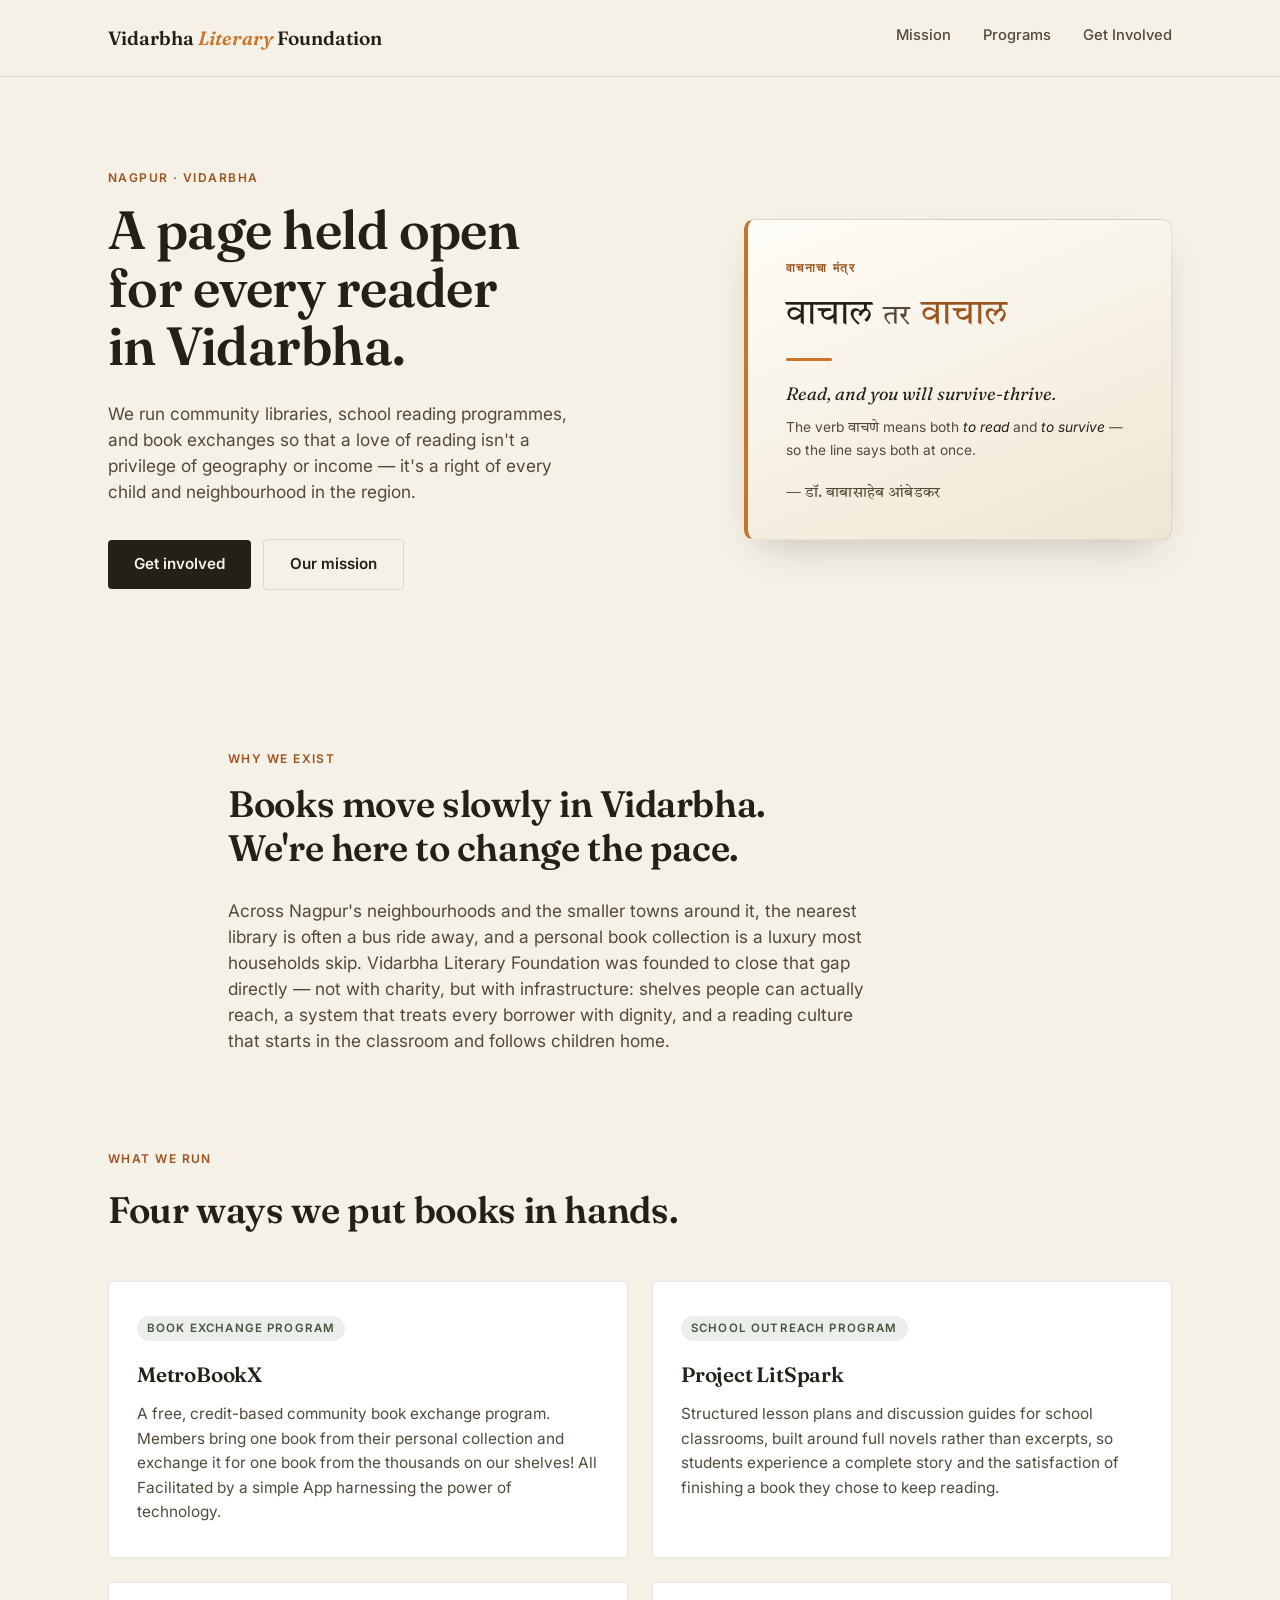
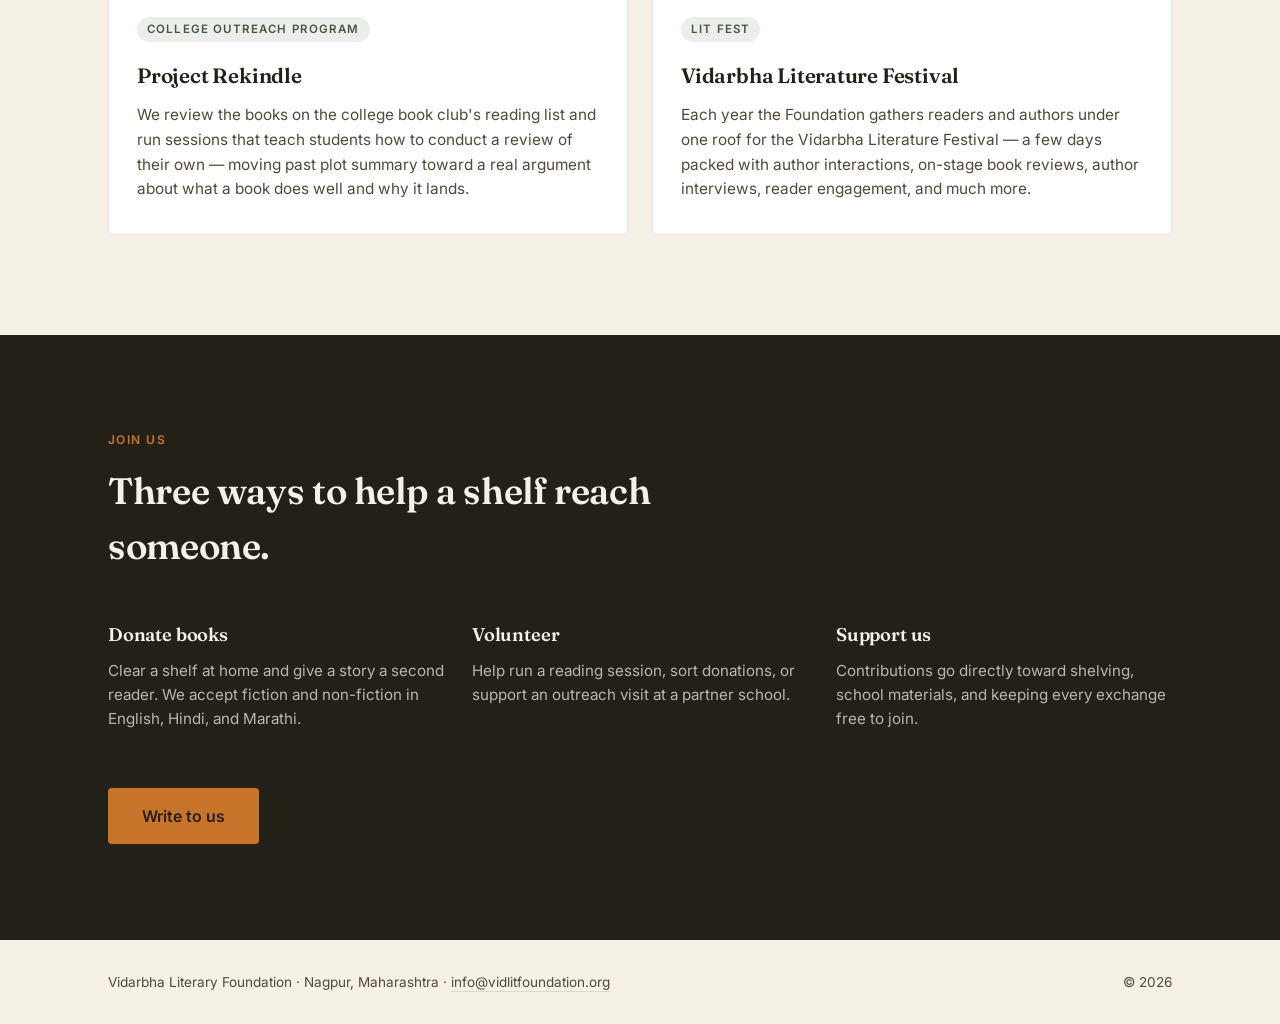
==== index.html @ 0a113c9f "Update program card labels and add Vidarbha Literature Festival card" ====
<!DOCTYPE html>
<html lang="en">
<head>
<meta charset="UTF-8">
<meta name="viewport" content="width=device-width, initial-scale=1.0">
<title>Vidarbha Literary Foundation</title>
<meta name="description" content="Vidarbha Literary Foundation builds reading habits and community libraries across Nagpur and the Vidarbha region.">
<link rel="preconnect" href="https://fonts.googleapis.com">
<link rel="preconnect" href="https://fonts.gstatic.com" crossorigin>
<link href="https://fonts.googleapis.com/css2?family=Fraunces:ital,opsz,wght@0,9..144,400;0,9..144,500;0,9..144,600;1,9..144,500&family=Tiro+Devanagari+Marathi:ital@0;1&family=Inter:wght@400;500;600&display=swap" rel="stylesheet">
<link rel="stylesheet" href="styles.css">
</head>
<body>

<header class="site-header">
  <div class="wrap header-inner">
    <a href="#top" class="mark">Vidarbha <span class="mark-accent">Literary</span> Foundation</a>
    <nav class="nav">
      <a href="#mission">Mission</a>
      <a href="#programs">Programs</a>
      <a href="#involve">Get Involved</a>
    </nav>
  </div>
</header>

<main id="top">

  <section class="hero">
    <div class="wrap hero-inner">
      <div class="hero-text">
        <p class="eyebrow">Nagpur &middot; Vidarbha</p>
        <h1>A page held open<br> for every reader<br> in Vidarbha.</h1>
        <p class="hero-sub">We run community libraries, school reading programmes, and book exchanges so that a love of reading isn't a privilege of geography or income — it's a right of every child and neighbourhood in the region.</p>
        <div class="hero-actions">
          <a href="#involve" class="btn btn-primary">Get involved</a>
          <a href="#mission" class="btn btn-ghost">Our mission</a>
        </div>
      </div>
      <figure class="hero-quote">
        <p class="hero-quote-label" lang="mr">वाचनाचा मंत्र</p>
        <blockquote class="hero-quote-text" lang="mr">
          <span class="vq vq-read">वाचाल</span>
          <span class="vq-conj">तर</span>
          <span class="vq vq-live">वाचाल</span>
        </blockquote>
        <span class="hero-quote-rule" aria-hidden="true"></span>
        <p class="hero-quote-gloss">Read, and you will survive-thrive.</p>
        <p class="hero-quote-note">The verb <span lang="mr">वाचणे</span> means both <em>to read</em> and <em>to survive</em> — so the line says both at once.</p>
        <figcaption class="hero-quote-attr" lang="mr">— डॉ. बाबासाहेब आंबेडकर</figcaption>
      </figure>
    </div>
  </section>

  <section id="mission" class="mission">
    <div class="wrap">
      <p class="eyebrow">Why we exist</p>
      <h2>Books move slowly in Vidarbha.<br>We're here to change the pace.</h2>
      <p class="mission-body">Across Nagpur's neighbourhoods and the smaller towns around it, the nearest library is often a bus ride away, and a personal book collection is a luxury most households skip. Vidarbha Literary Foundation was founded to close that gap directly — not with charity, but with infrastructure: shelves people can actually reach, a system that treats every borrower with dignity, and a reading culture that starts in the classroom and follows children home.</p>
    </div>
  </section>

  <section id="programs" class="programs">
    <div class="wrap">
      <p class="eyebrow">What we run</p>
      <h2>Four ways we put books in hands.</h2>
      <div class="program-grid">
        <article class="program-card">
          <div class="program-mark">Book Exchange Program</div>
          <h3>MetroBookX</h3>
          <p>A free, credit-based community book exchange program. Members bring one book from their personal collection and exchange it for one book from the thousands on our shelves! All Facilitated by a simple App harnessing the power of technology.</p>
        </article>
        <article class="program-card">
          <div class="program-mark">School Outreach Program</div>
          <h3>Project LitSpark</h3>
          <p>Structured lesson plans and discussion guides for school classrooms, built around full novels rather than excerpts, so students experience a complete story and the satisfaction of finishing a book they chose to keep reading.</p>
        </article>
        <article class="program-card">
          <div class="program-mark">College Outreach Program</div>
          <h3>Project Rekindle</h3>
          <p>We review the books on the college book club's reading list and run sessions that teach students how to conduct a review of their own — moving past plot summary toward a real argument about what a book does well and why it lands.</p>
        </article>
        <article class="program-card">
          <div class="program-mark">Lit Fest</div>
          <h3>Vidarbha Literature Festival</h3>
          <p>Each year the Foundation gathers readers and authors under one roof for the Vidarbha Literature Festival — a few days packed with author interactions, on-stage book reviews, author interviews, reader engagement, and much more. </p>
        </article>
      </div>
    </div>
  </section>

  <section id="involve" class="involve">
    <div class="wrap involve-inner">
      <p class="eyebrow">Join us</p>
      <h2>Three ways to help a shelf reach someone.</h2>
      <div class="involve-grid">
        <div class="involve-item">
          <h3>Donate books</h3>
          <p>Clear a shelf at home and give a story a second reader. We accept fiction and non-fiction in English, Hindi, and Marathi.</p>
        </div>
        <div class="involve-item">
          <h3>Volunteer</h3>
          <p>Help run a reading session, sort donations, or support an outreach visit at a partner school.</p>
        </div>
        <div class="involve-item">
          <h3>Support us</h3>
          <p>Contributions go directly toward shelving, school materials, and keeping every exchange free to join.</p>
        </div>
      </div>
      <a href="mailto:info@vidlitfoundation.org" class="btn btn-primary btn-large">Write to us</a>
    </div>
  </section>

</main>

<footer class="site-footer">
  <div class="wrap footer-inner">
    <span>Vidarbha Literary Foundation &middot; Nagpur, Maharashtra &middot; <a href="mailto:info@vidlitfoundation.org">info@vidlitfoundation.org</a></span>
    <span>&copy; <span id="year"></span></span>
  </div>
</footer>

<script>
  document.getElementById('year').textContent = new Date().getFullYear();
</script>
</body>
</html>
---- styles.css ----
/* ====== Tokens ====== */
:root {
  --paper: #F6F1E7;
  --paper-warm: #EFE6D3;
  --ink: #232017;
  --ink-soft: #514A3A;
  --marigold: #C9742B;
  --marigold-deep: #9B5420;
  --moss: #46563E;
  --rule: rgba(35, 32, 23, 0.12);

  --font-display: 'Fraunces', serif;
  --font-body: 'Inter', sans-serif;
  --font-deva: 'Tiro Devanagari Marathi', serif;

  --radius: 4px;
}

* { box-sizing: border-box; }

html { scroll-behavior: smooth; }

body {
  margin: 0;
  background: var(--paper);
  color: var(--ink);
  font-family: var(--font-body);
  line-height: 1.5;
  -webkit-font-smoothing: antialiased;
}

.wrap {
  max-width: 1120px;
  margin: 0 auto;
  padding: 0 28px;
}

a { color: inherit; }

h1, h2, h3 {
  font-family: var(--font-display);
  font-weight: 600;
  margin: 0;
  letter-spacing: -0.01em;
}

p { margin: 0; }

.eyebrow {
  font-family: var(--font-body);
  font-size: 0.75rem;
  font-weight: 600;
  text-transform: uppercase;
  letter-spacing: 0.12em;
  color: var(--marigold-deep);
  margin: 0 0 14px;
}

/* ====== Buttons ====== */
.btn {
  display: inline-block;
  padding: 13px 26px;
  border-radius: var(--radius);
  font-family: var(--font-body);
  font-weight: 600;
  font-size: 0.95rem;
  text-decoration: none;
  transition: transform 0.15s ease, box-shadow 0.15s ease;
}
.btn:focus-visible {
  outline: 3px solid var(--marigold);
  outline-offset: 2px;
}
.btn-primary {
  background: var(--ink);
  color: var(--paper);
}
.btn-primary:hover { transform: translateY(-1px); box-shadow: 0 6px 16px rgba(35,32,23,0.18); }
.btn-ghost {
  background: transparent;
  color: var(--ink);
  border: 1.5px solid var(--rule);
  margin-left: 12px;
}
.btn-ghost:hover { border-color: var(--ink); }
.btn-large { padding: 16px 34px; font-size: 1rem; margin-top: 8px; }

/* ====== Header ====== */
.site-header {
  position: sticky;
  top: 0;
  z-index: 10;
  background: rgba(246, 241, 231, 0.88);
  backdrop-filter: blur(8px);
  border-bottom: 1px solid var(--rule);
}
.header-inner {
  display: flex;
  align-items: center;
  justify-content: space-between;
  height: 76px;
}
.mark {
  font-family: var(--font-display);
  font-size: 1.2rem;
  font-weight: 600;
  text-decoration: none;
  color: var(--ink);
}
.mark-accent { color: var(--marigold); font-style: italic; }
.nav { display: flex; gap: 32px; }
.nav a {
  text-decoration: none;
  font-size: 0.92rem;
  font-weight: 500;
  color: var(--ink-soft);
  border-bottom: 2px solid transparent;
  padding-bottom: 4px;
  transition: color 0.15s, border-color 0.15s;
}
.nav a:hover { color: var(--ink); border-color: var(--marigold); }

/* ====== Hero ====== */
.hero { padding: 92px 0 64px; }
.hero-inner {
  display: grid;
  grid-template-columns: 1.15fr 0.85fr;
  gap: 56px;
  align-items: center;
}
.hero-text h1 {
  font-size: clamp(2.4rem, 4.2vw, 3.6rem);
  line-height: 1.08;
  margin-bottom: 26px;
}
.hero-sub {
  font-size: 1.08rem;
  color: var(--ink-soft);
  max-width: 480px;
  margin-bottom: 34px;
}
.hero-actions { display: flex; align-items: center; }

/* Hero visual: featured Marathi quote plaque */
.hero-quote {
  position: relative;
  margin: 0;
  background: linear-gradient(158deg, #FFFDF8 0%, var(--paper-warm) 100%);
  border: 1px solid var(--rule);
  border-left: 4px solid var(--marigold);
  border-radius: 10px;
  padding: 40px 38px 34px;
  box-shadow: 0 18px 40px -18px rgba(35,32,23,0.28);
}
.hero-quote-label {
  font-family: var(--font-body);
  font-size: 0.72rem;
  font-weight: 600;
  letter-spacing: 0.14em;
  text-transform: uppercase;
  color: var(--marigold-deep);
  margin: 0 0 18px;
}
.hero-quote-text {
  margin: 0;
  font-family: var(--font-deva);
  font-size: clamp(2.15rem, 2.7vw, 2.65rem);
  line-height: 1.18;
  color: var(--ink);
  display: flex;
  flex-wrap: wrap;
  align-items: baseline;
  gap: 0.32em;
}
.vq-conj { color: var(--ink-soft); font-size: 0.82em; }
.vq-live { color: var(--marigold-deep); }
.hero-quote-rule {
  display: block;
  width: 46px;
  height: 3px;
  background: var(--marigold);
  border-radius: 2px;
  margin: 22px 0 20px;
}
.hero-quote-gloss {
  font-family: var(--font-display);
  font-style: italic;
  font-size: 1.12rem;
  color: var(--ink);
  margin: 0 0 10px;
}
.hero-quote-note {
  font-family: var(--font-body);
  font-size: 0.86rem;
  line-height: 1.55;
  color: var(--ink-soft);
  margin: 0 0 22px;
}
.hero-quote-note em { font-style: italic; color: var(--ink); }
.hero-quote-note [lang="mr"] { font-family: var(--font-deva); }
.hero-quote-attr {
  font-family: var(--font-deva);
  font-size: 0.92rem;
  color: var(--ink-soft);
  letter-spacing: 0.01em;
}

/* ====== Mission ====== */
.mission { padding: 96px 0; max-width: 880px; margin: 0 auto; }
.mission h2 {
  font-size: clamp(1.7rem, 3vw, 2.3rem);
  line-height: 1.2;
  margin: 0 0 28px;
}
.mission-body {
  font-size: 1.08rem;
  color: var(--ink-soft);
  max-width: 640px;
}

/* ====== Programs ====== */
.programs { padding: 0 0 100px; }
.programs h2 {
  font-size: clamp(1.7rem, 3vw, 2.3rem);
  margin-bottom: 44px;
  max-width: 600px;
}
.program-grid {
  display: grid;
  grid-template-columns: repeat(2, 1fr);
  gap: 24px;
}
.program-card {
  background: #fff;
  border: 1px solid var(--rule);
  border-radius: var(--radius);
  padding: 32px 28px;
}
.program-mark {
  display: inline-block;
  font-size: 0.72rem;
  font-weight: 600;
  text-transform: uppercase;
  letter-spacing: 0.1em;
  color: var(--moss);
  background: rgba(70, 86, 62, 0.1);
  padding: 4px 10px;
  border-radius: 999px;
  margin-bottom: 18px;
}
.program-card h3 {
  font-size: 1.3rem;
  margin-bottom: 12px;
}
.program-card p {
  color: var(--ink-soft);
  font-size: 0.96rem;
  line-height: 1.6;
}

/* ====== Involve ====== */
.involve {
  background: var(--ink);
  color: var(--paper);
  padding: 96px 0;
}
.involve .eyebrow { color: var(--marigold); }
.involve h2 {
  font-size: clamp(1.7rem, 3vw, 2.3rem);
  max-width: 600px;
  margin-bottom: 48px;
}
.involve-grid {
  display: grid;
  grid-template-columns: repeat(3, 1fr);
  gap: 28px;
  margin-bottom: 48px;
}
.involve-item h3 {
  font-size: 1.15rem;
  margin-bottom: 10px;
  color: var(--paper);
}
.involve-item p {
  color: rgba(246, 241, 231, 0.72);
  font-size: 0.95rem;
  line-height: 1.6;
}
.involve .btn-primary {
  background: var(--marigold);
  color: var(--ink);
}
.involve .btn-primary:hover { box-shadow: 0 6px 16px rgba(201, 116, 43, 0.35); }

/* ====== Footer ====== */
.site-footer { padding: 32px 0; }
.footer-inner a {
  color: inherit;
  text-decoration: none;
  border-bottom: 1px solid var(--rule);
  padding-bottom: 1px;
  transition: color 0.15s, border-color 0.15s;
}
.footer-inner a:hover { color: var(--marigold-deep); border-color: var(--marigold); }
.footer-inner {
  display: flex;
  justify-content: space-between;
  font-size: 0.85rem;
  color: var(--ink-soft);
}

/* ====== Responsive ====== */
@media (max-width: 860px) {
  .hero-inner { grid-template-columns: 1fr; }
  .hero-quote { margin-top: 8px; padding: 32px 28px 28px; }
  .program-grid { grid-template-columns: 1fr; }
  .involve-grid { grid-template-columns: 1fr; gap: 32px; }
  .nav { display: none; }
  .footer-inner { flex-direction: column; gap: 6px; }
}

@media (prefers-reduced-motion: reduce) {
  * { transition: none !important; scroll-behavior: auto !important; }
}
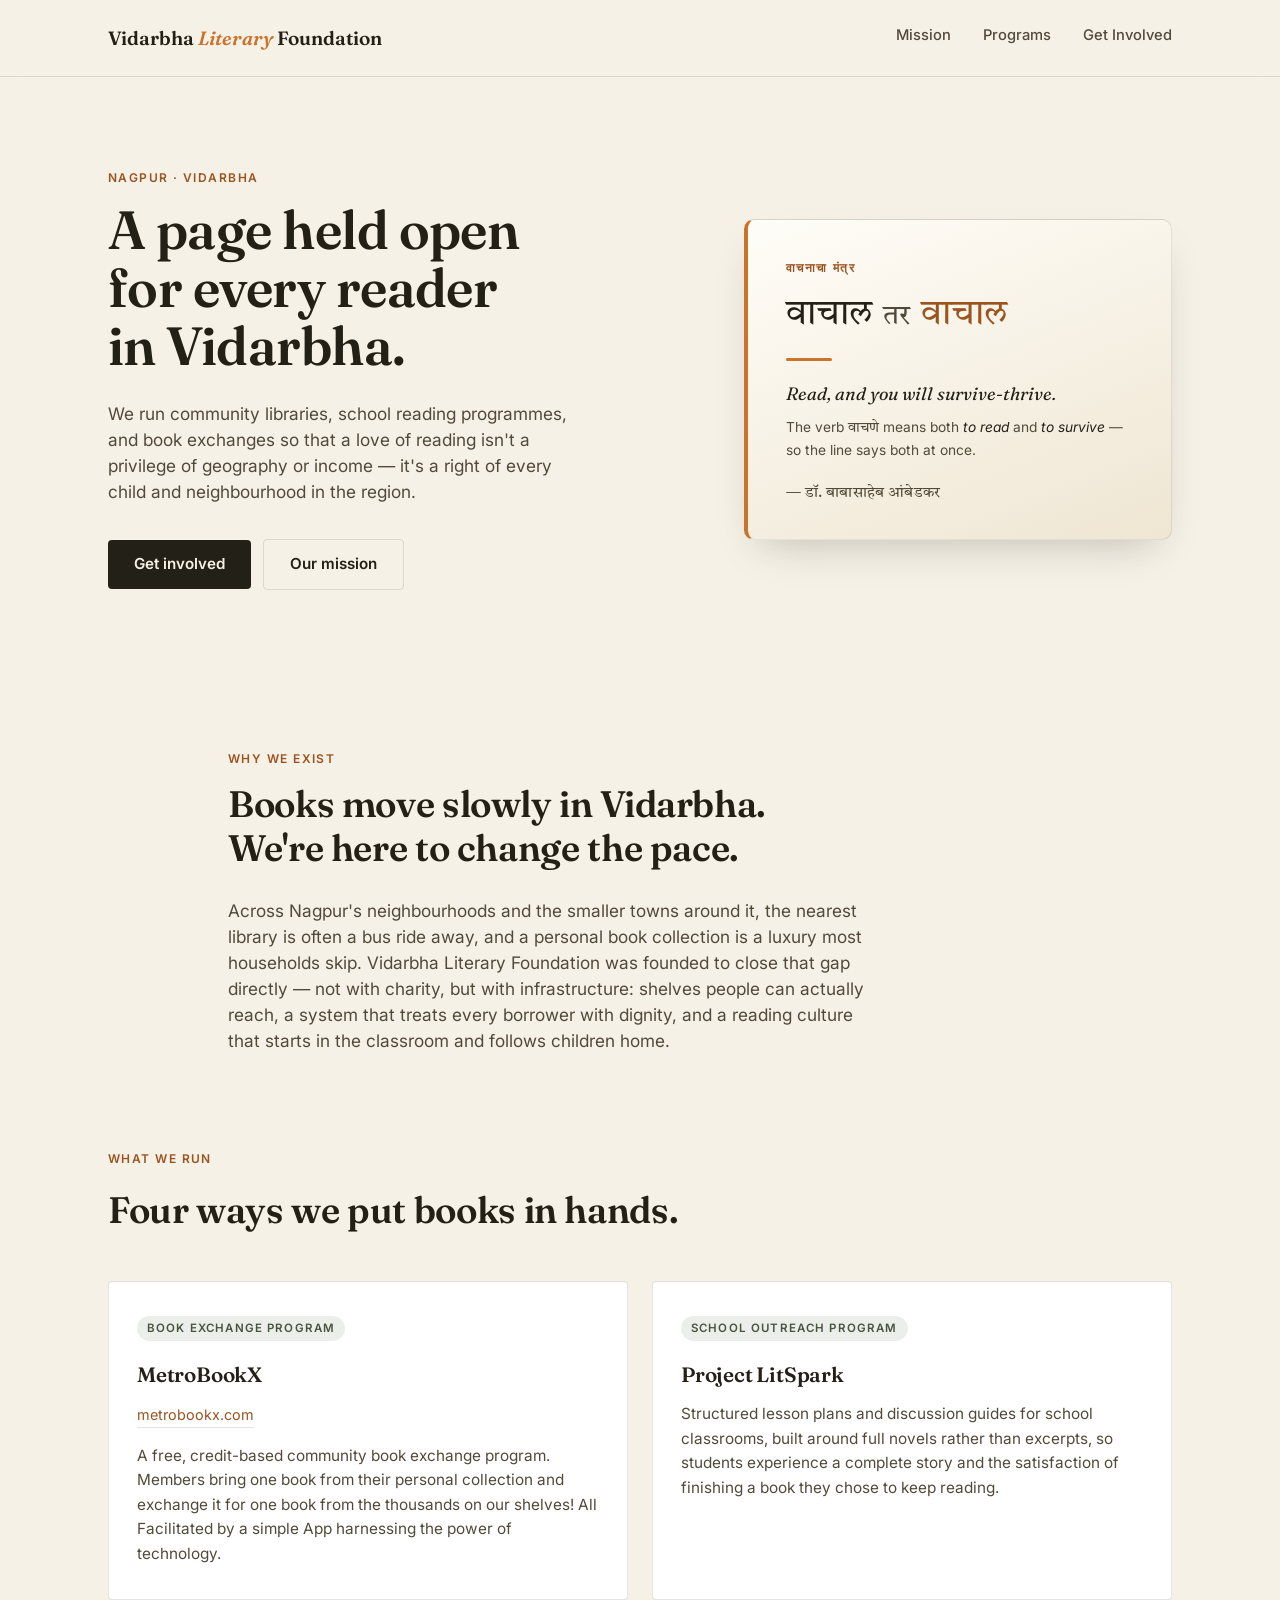
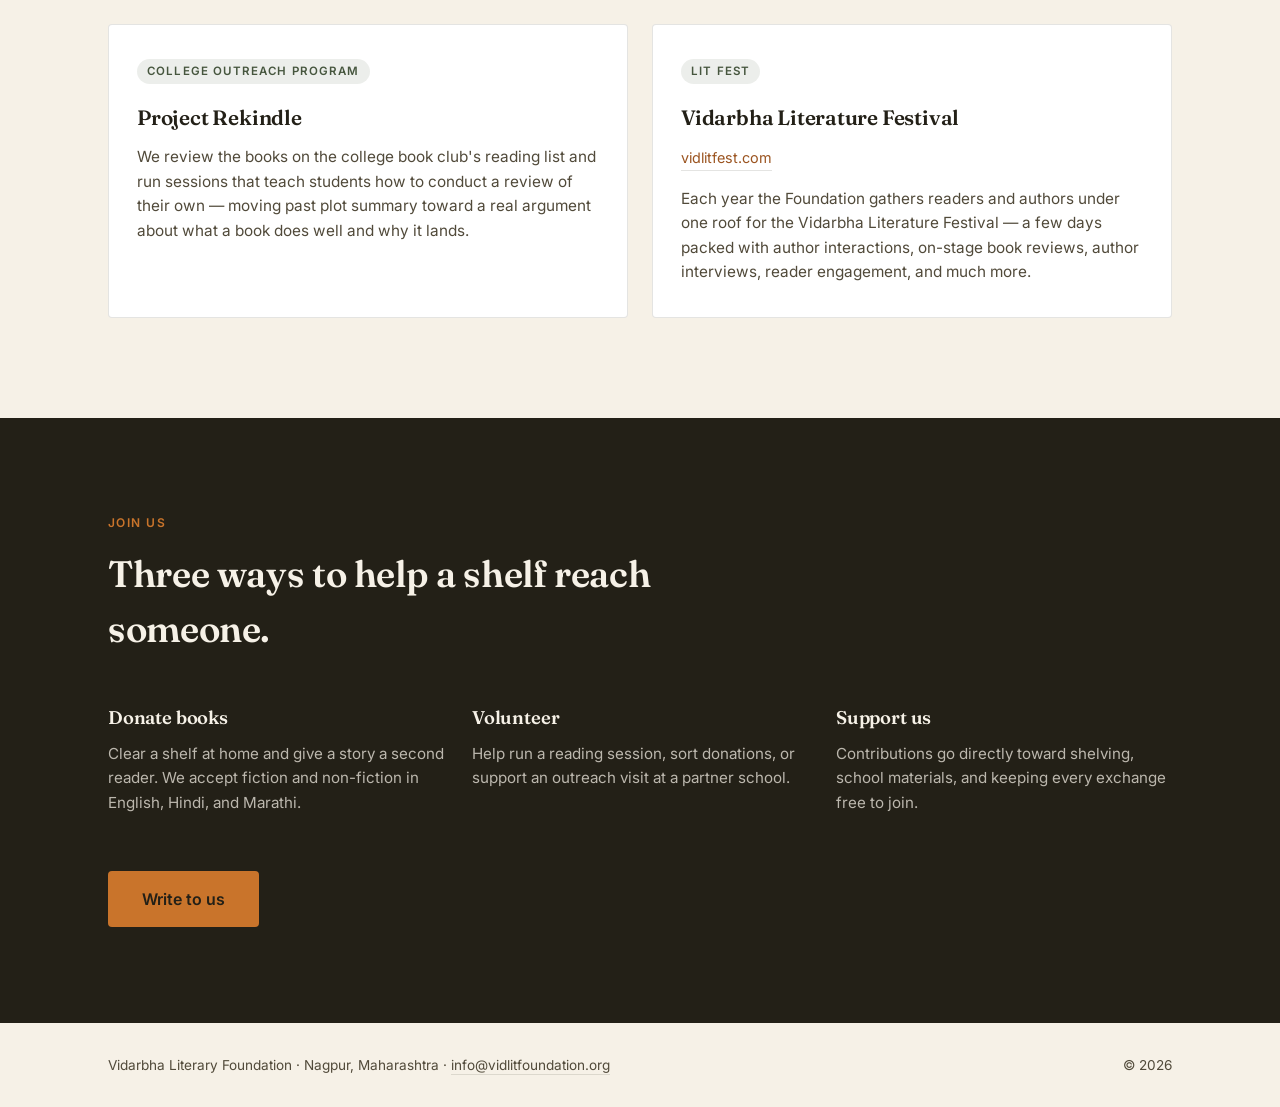
==== commit be73d77b: "Add live site links to MetroBookX and Vidarbha Literature Festival cards" ====
--- a/index.html
+++ b/index.html
@@ -67,6 +67,7 @@
         <article class="program-card">
           <div class="program-mark">Book Exchange Program</div>
           <h3>MetroBookX</h3>
+          <a class="program-link" href="https://metrobookx.com/" target="_blank" rel="noopener">metrobookx.com</a>
           <p>A free, credit-based community book exchange program. Members bring one book from their personal collection and exchange it for one book from the thousands on our shelves! All Facilitated by a simple App harnessing the power of technology.</p>
         </article>
         <article class="program-card">
@@ -82,6 +83,7 @@
         <article class="program-card">
           <div class="program-mark">Lit Fest</div>
           <h3>Vidarbha Literature Festival</h3>
+          <a class="program-link" href="https://vidlitfest.com/" target="_blank" rel="noopener">vidlitfest.com</a>
           <p>Each year the Foundation gathers readers and authors under one roof for the Vidarbha Literature Festival — a few days packed with author interactions, on-stage book reviews, author interviews, reader engagement, and much more. </p>
         </article>
       </div>
--- a/styles.css
+++ b/styles.css
@@ -236,6 +236,20 @@
   border-radius: var(--radius);
   padding: 32px 28px;
 }
+.program-link {
+  display: inline-block;
+  margin: -6px 0 16px;
+  font-family: var(--font-body);
+  font-size: 0.9rem;
+  color: var(--marigold-deep);
+  text-decoration: none;
+  border-bottom: 1px solid var(--rule);
+  padding-bottom: 1px;
+  transition: color 0.15s, border-color 0.15s;
+}
+.program-link:hover { color: var(--ink); border-color: var(--marigold); }
+
+
 .program-mark {
   display: inline-block;
   font-size: 0.72rem;
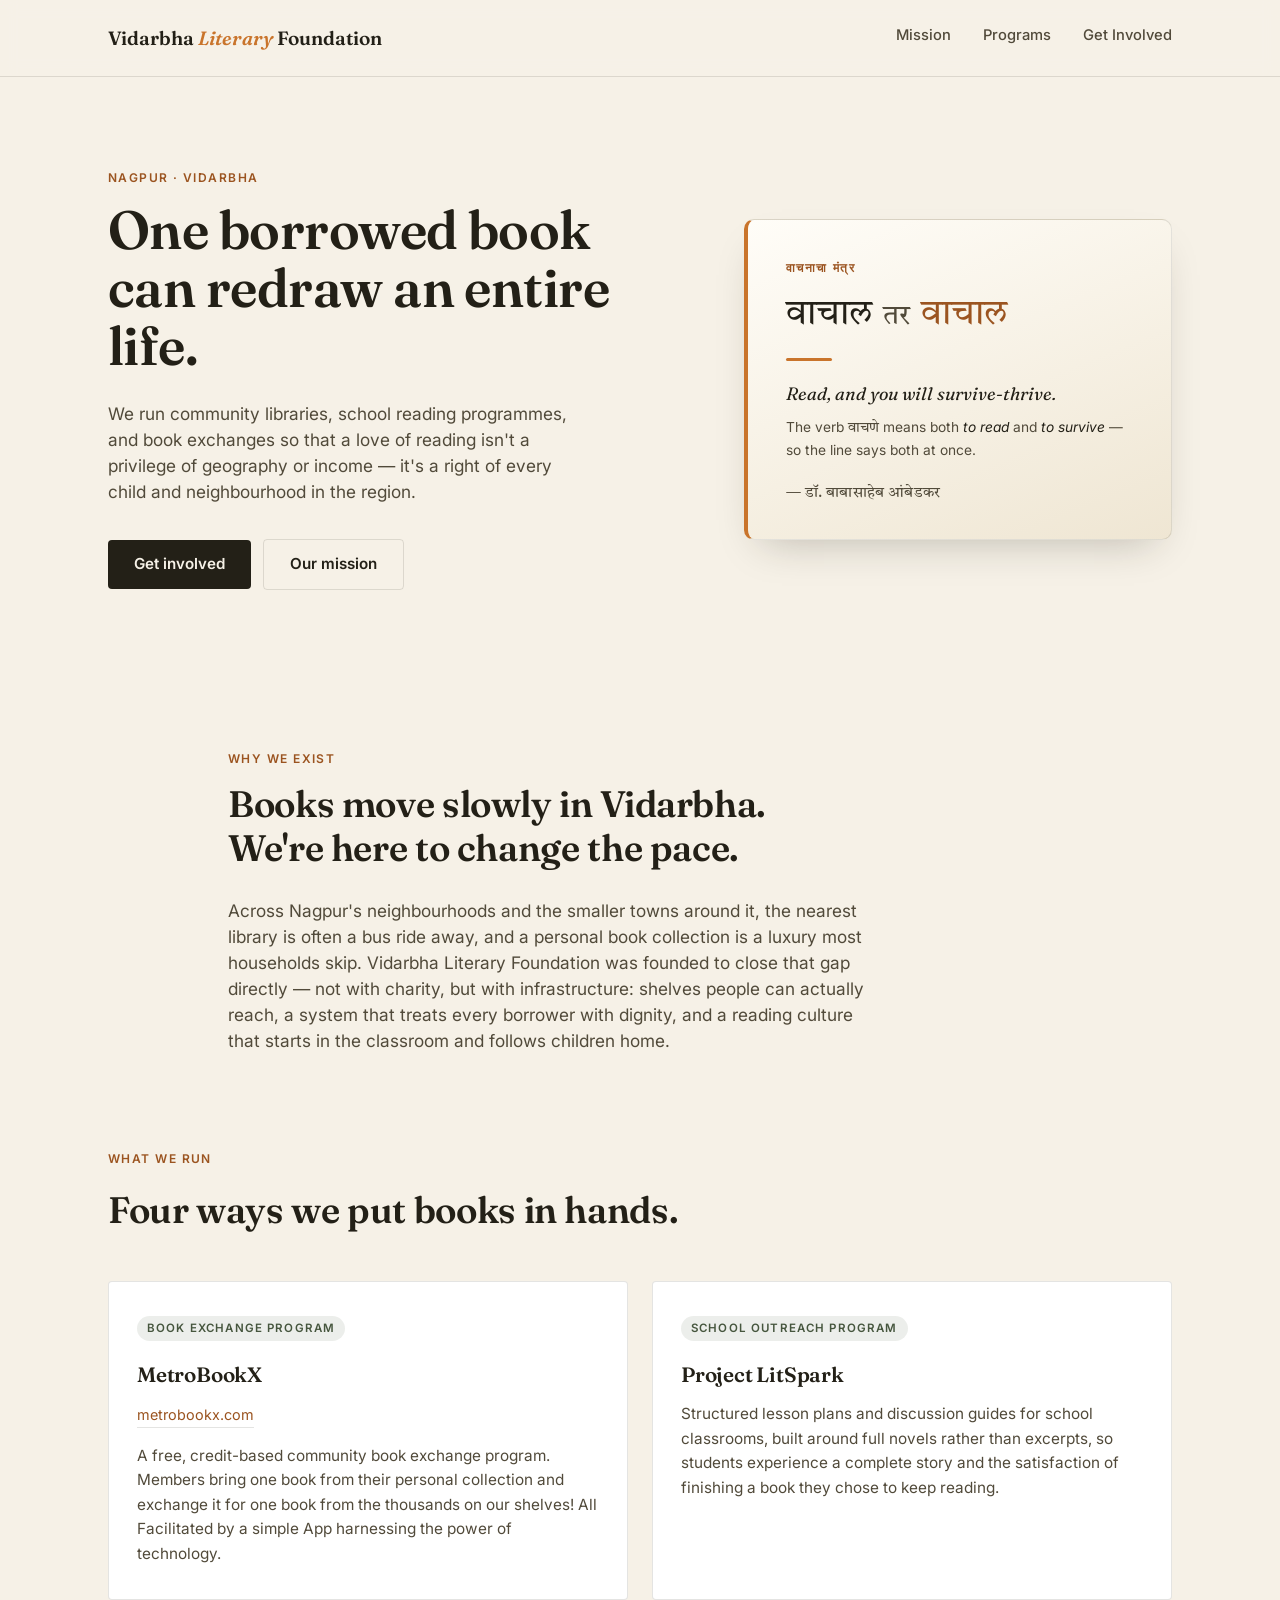
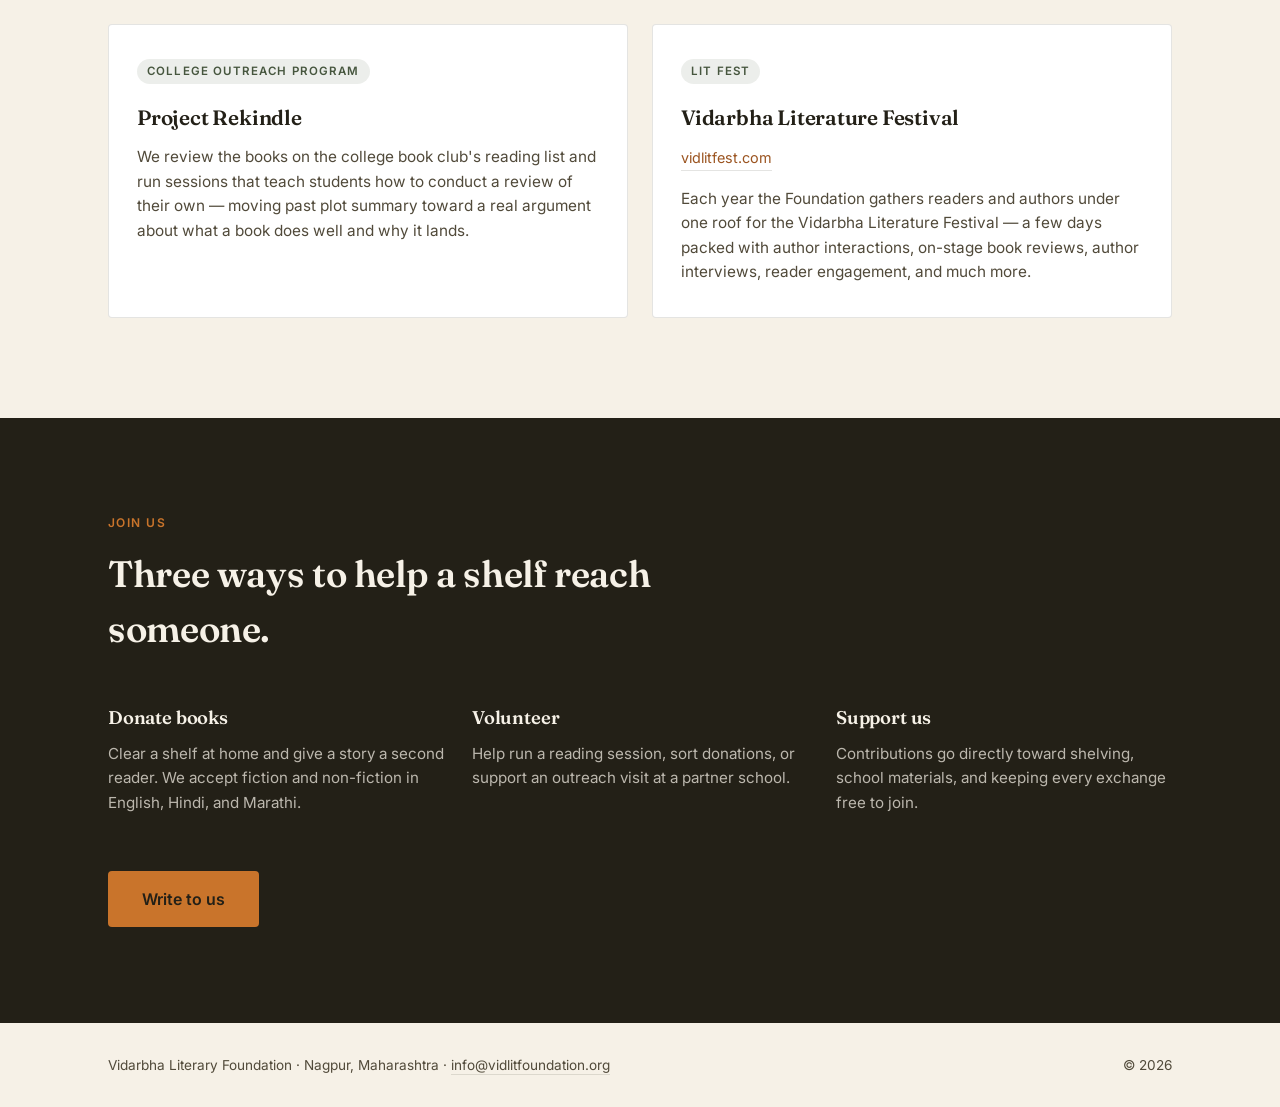
==== commit cca46418: "Add rotating random hero headline (30 lines) with fade-in" ====
--- a/index.html
+++ b/index.html
@@ -29,7 +29,7 @@
     <div class="wrap hero-inner">
       <div class="hero-text">
         <p class="eyebrow">Nagpur &middot; Vidarbha</p>
-        <h1>A page held open<br> for every reader<br> in Vidarbha.</h1>
+        <h1 id="hero-headline">A page held open for every reader in Vidarbha.</h1>
         <p class="hero-sub">We run community libraries, school reading programmes, and book exchanges so that a love of reading isn't a privilege of geography or income — it's a right of every child and neighbourhood in the region.</p>
         <div class="hero-actions">
           <a href="#involve" class="btn btn-primary">Get involved</a>
@@ -122,6 +122,49 @@
 </footer>
 
 <script>
+  // ── Rotating hero headline ─────────────────────────────────────────
+  // One line below is shown at random on each page load. To add, remove,
+  // or reword a line, just edit this list — keep each line in quotes with
+  // a comma at the end.
+  const heroLines = [
+    "A page held open for every reader in Vidarbha.",
+    "Where you're born should never decide what you get to read.",
+    "A library within walking distance of every life.",
+    "Books were never meant to be a luxury — here they aren't.",
+    "Reading — a right, not a privilege.",
+    "Every book is a door someone hasn't walked through yet.",
+    "One borrowed book can redraw an entire life.",
+    "A story is the cheapest way to travel the farthest.",
+    "Turn a page, and the world gets a little larger.",
+    "The quietest revolution begins with a single book.",
+    "A region of readers, slowly becoming a community.",
+    "Shelves with room for a whole neighbourhood.",
+    "Here, no one has to read alone.",
+    "A childhood with books in it changes everything that follows.",
+    "Every child in Vidarbha, a reader.",
+    "Hand a child a story, and watch how far they go.",
+    "The next chapter of Vidarbha begins on a page.",
+    "Borrow a book the way it should be — freely, with dignity.",
+    "No late fees, no locked doors — only books.",
+    "Bring one book. Borrow from thousands.",
+    "A shelf is an invitation; consider yourself invited.",
+    "Vidarbha always had its stories — now it has the shelves.",
+    "From Nagpur outward, a region reading for joy.",
+    "Putting books within Vidarbha's reach, at last.",
+    "Some inheritances are handed down in paperback.",
+    "Come for one book; leave with a hundred more waiting.",
+    "The thousands on our shelves are waiting for you.",
+    "Reading isn't something we teach — it's something we share.",
+    "A good book is the most patient teacher there is.",
+    "Open a book here, and you're never quite the same."
+  ];
+
+  const headline = document.getElementById('hero-headline');
+  if (headline) {
+    headline.textContent = heroLines[Math.floor(Math.random() * heroLines.length)];
+  }
+
+  // Footer year
   document.getElementById('year').textContent = new Date().getFullYear();
 </script>
 </body>
--- a/styles.css
+++ b/styles.css
@@ -132,6 +132,11 @@
   font-size: clamp(2.4rem, 4.2vw, 3.6rem);
   line-height: 1.08;
   margin-bottom: 26px;
+  animation: heroFade 0.55s ease both;
+}
+@keyframes heroFade {
+  from { opacity: 0; }
+  to { opacity: 1; }
 }
 .hero-sub {
   font-size: 1.08rem;
@@ -334,5 +339,5 @@
 }
 
 @media (prefers-reduced-motion: reduce) {
-  * { transition: none !important; scroll-behavior: auto !important; }
-}
+  * { transition: none !important; animation: none !important; scroll-behavior: auto !important; }
+}
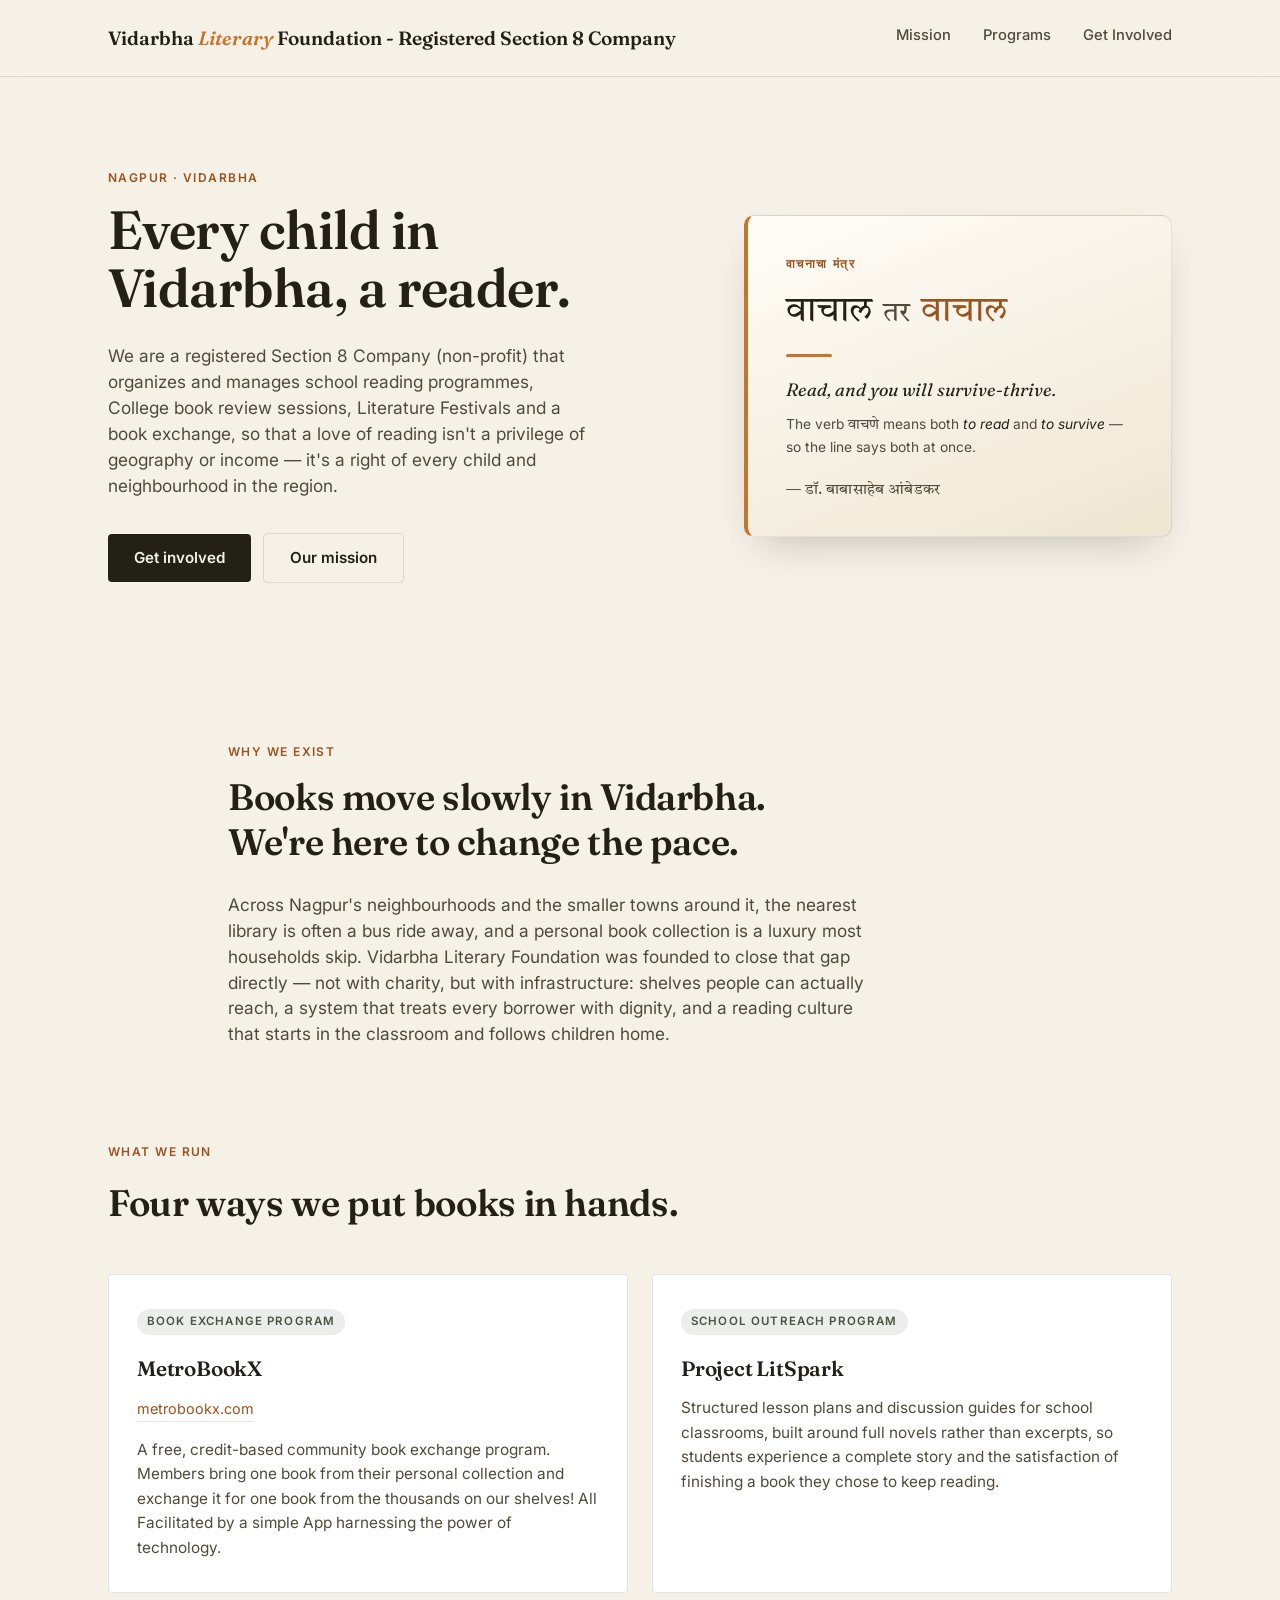
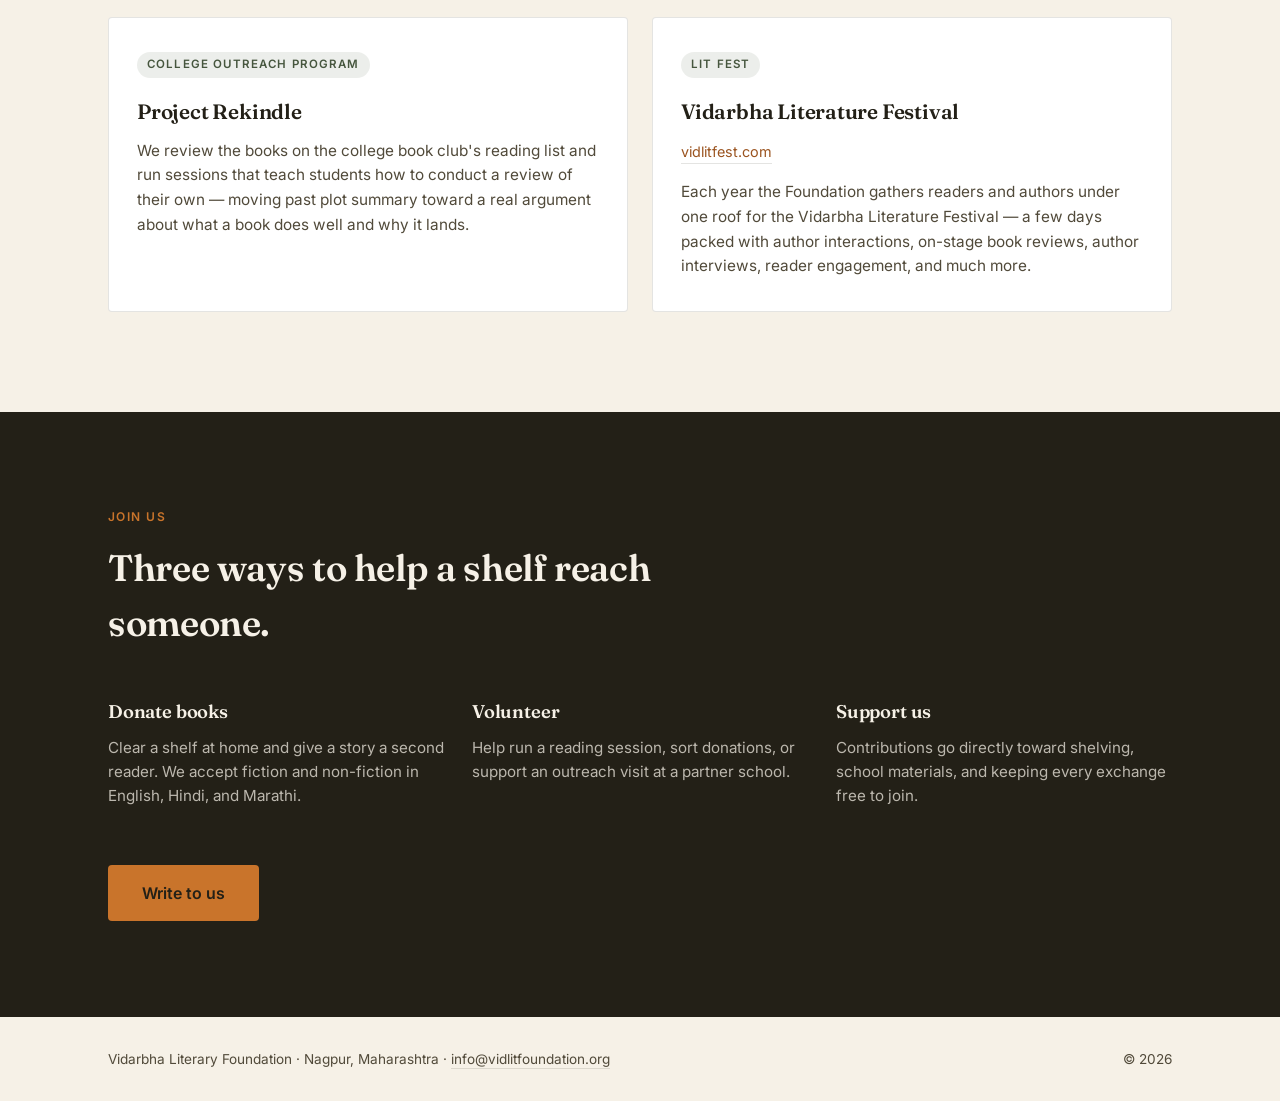
==== commit ef3bfec0: "Added notice of section 8 company text" ====
--- a/index.html
+++ b/index.html
@@ -14,7 +14,7 @@
 
 <header class="site-header">
   <div class="wrap header-inner">
-    <a href="#top" class="mark">Vidarbha <span class="mark-accent">Literary</span> Foundation</a>
+    <a href="#top" class="mark">Vidarbha <span class="mark-accent">Literary</span> Foundation - Registered Section 8 Company</a>
     <nav class="nav">
       <a href="#mission">Mission</a>
       <a href="#programs">Programs</a>
@@ -30,7 +30,7 @@
       <div class="hero-text">
         <p class="eyebrow">Nagpur &middot; Vidarbha</p>
         <h1 id="hero-headline">A page held open for every reader in Vidarbha.</h1>
-        <p class="hero-sub">We run community libraries, school reading programmes, and book exchanges so that a love of reading isn't a privilege of geography or income — it's a right of every child and neighbourhood in the region.</p>
+        <p class="hero-sub">We are a registered Section 8 Company (non-profit) that organizes and manages school reading programmes, College book review sessions, Literature Festivals and a book exchange, so that a love of reading isn't a privilege of geography or income — it's a right of every child and neighbourhood in the region.</p>
         <div class="hero-actions">
           <a href="#involve" class="btn btn-primary">Get involved</a>
           <a href="#mission" class="btn btn-ghost">Our mission</a>
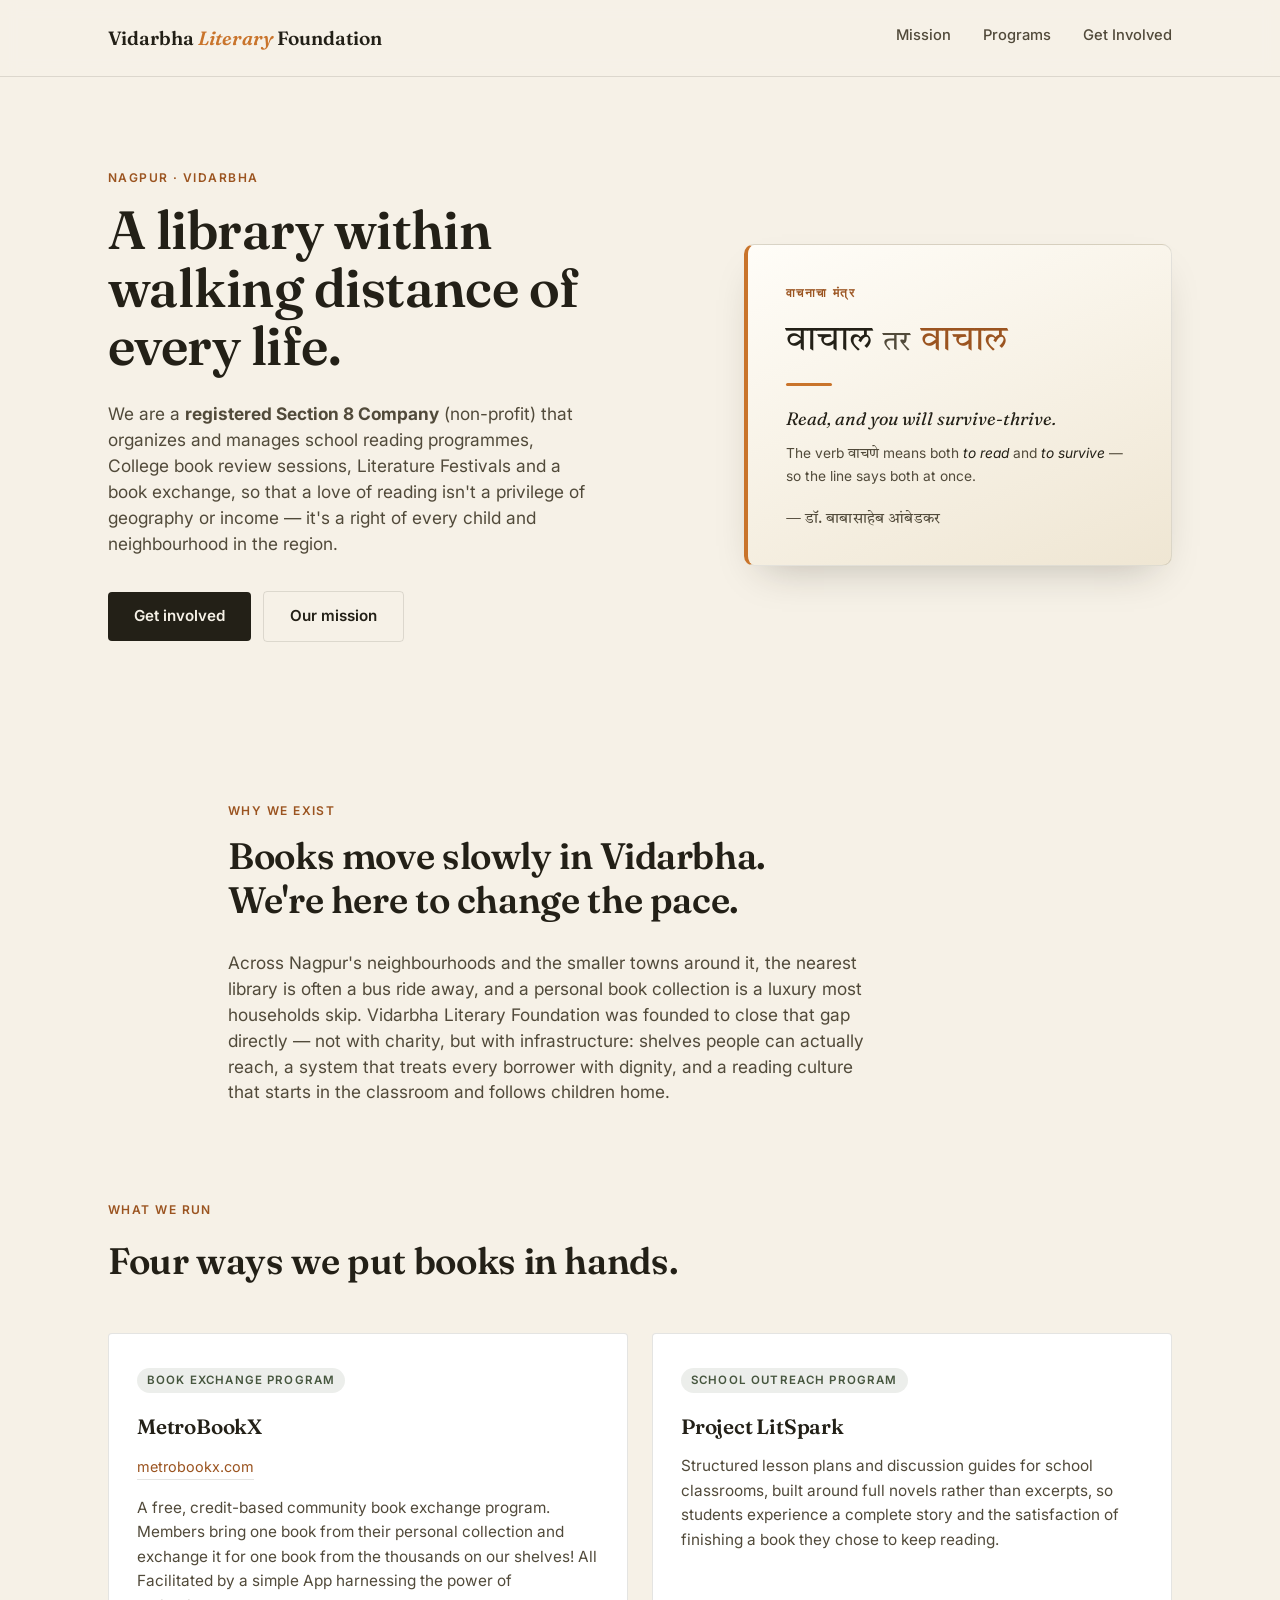
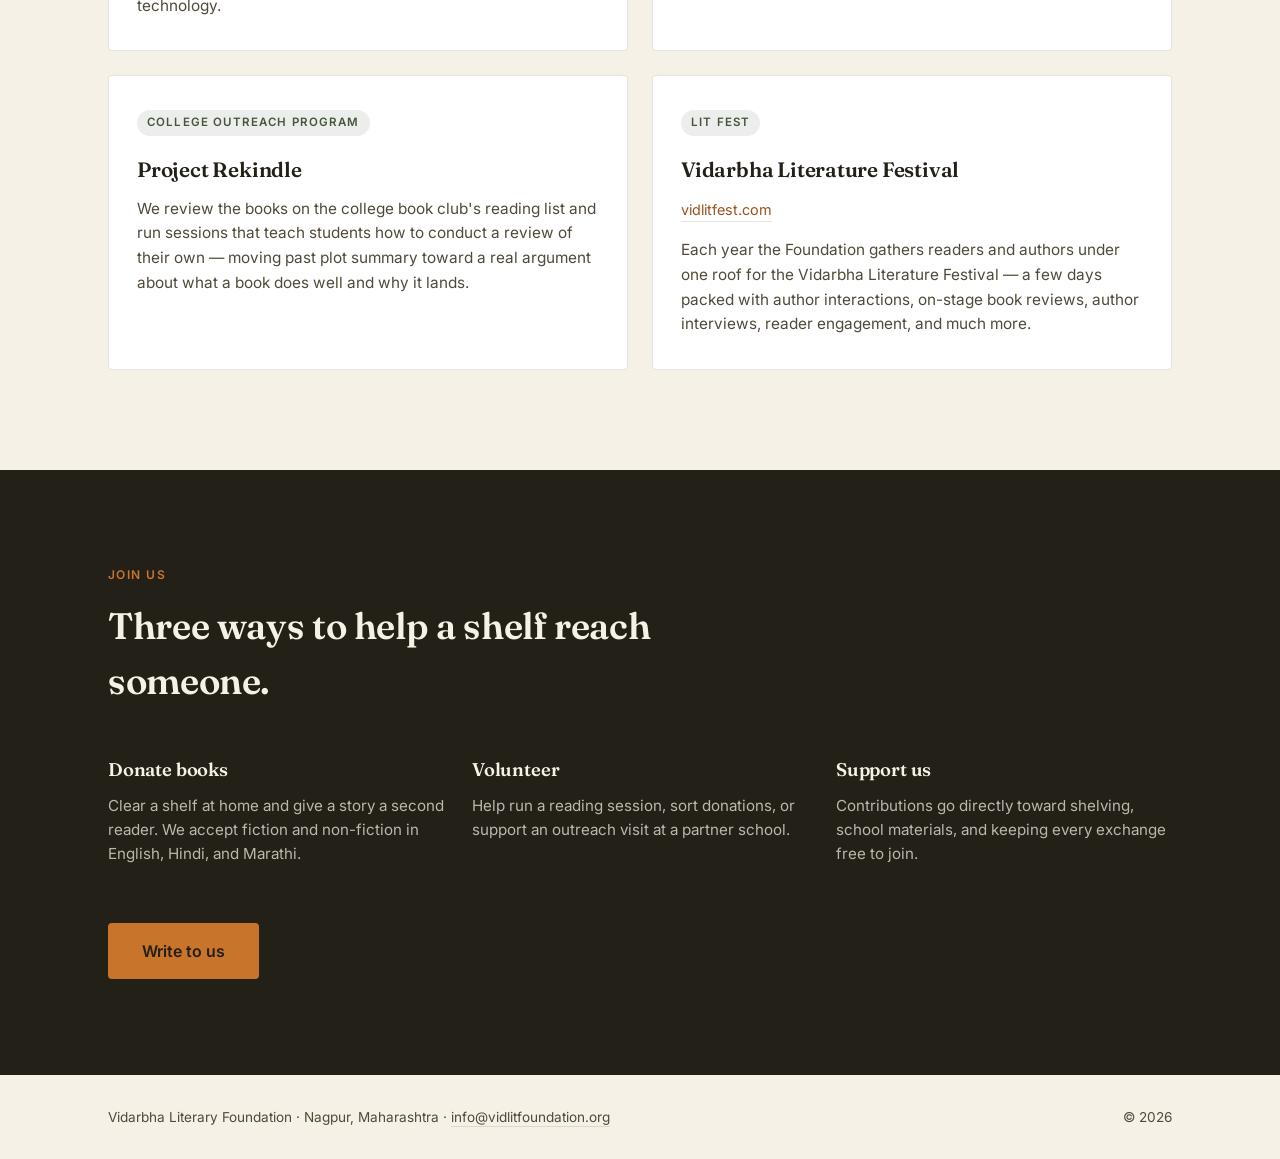
==== commit 42c3a8d3: "changed position of section 8 company placeholder" ====
--- a/index.html
+++ b/index.html
@@ -14,7 +14,7 @@
 
 <header class="site-header">
   <div class="wrap header-inner">
-    <a href="#top" class="mark">Vidarbha <span class="mark-accent">Literary</span> Foundation - Registered Section 8 Company</a>
+    <a href="#top" class="mark">Vidarbha <span class="mark-accent">Literary</span> Foundation </a>
     <nav class="nav">
       <a href="#mission">Mission</a>
       <a href="#programs">Programs</a>
@@ -30,7 +30,7 @@
       <div class="hero-text">
         <p class="eyebrow">Nagpur &middot; Vidarbha</p>
         <h1 id="hero-headline">A page held open for every reader in Vidarbha.</h1>
-        <p class="hero-sub">We are a registered Section 8 Company (non-profit) that organizes and manages school reading programmes, College book review sessions, Literature Festivals and a book exchange, so that a love of reading isn't a privilege of geography or income — it's a right of every child and neighbourhood in the region.</p>
+        <p class="hero-sub">We are a <b>registered Section 8 Company</b> (non-profit) that organizes and manages school reading programmes, College book review sessions, Literature Festivals and a book exchange, so that a love of reading isn't a privilege of geography or income — it's a right of every child and neighbourhood in the region.</p>
         <div class="hero-actions">
           <a href="#involve" class="btn btn-primary">Get involved</a>
           <a href="#mission" class="btn btn-ghost">Our mission</a>
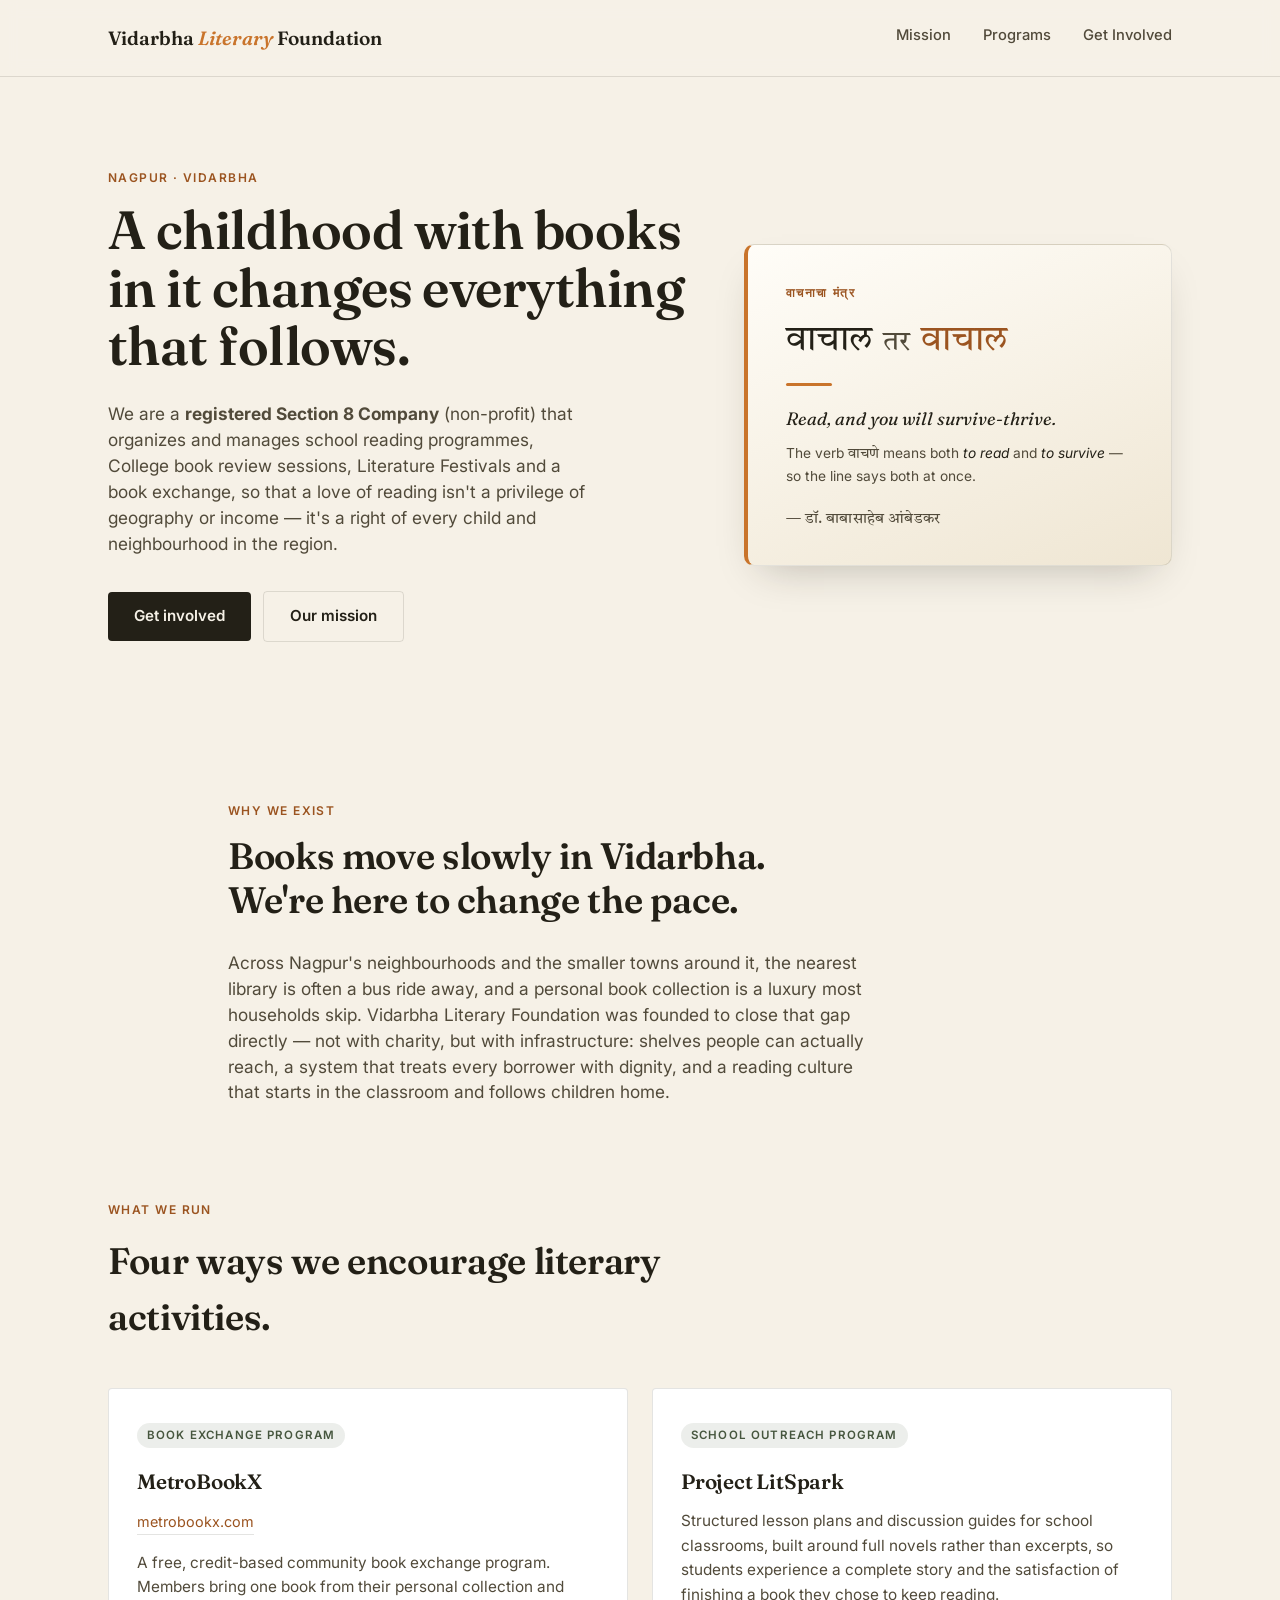
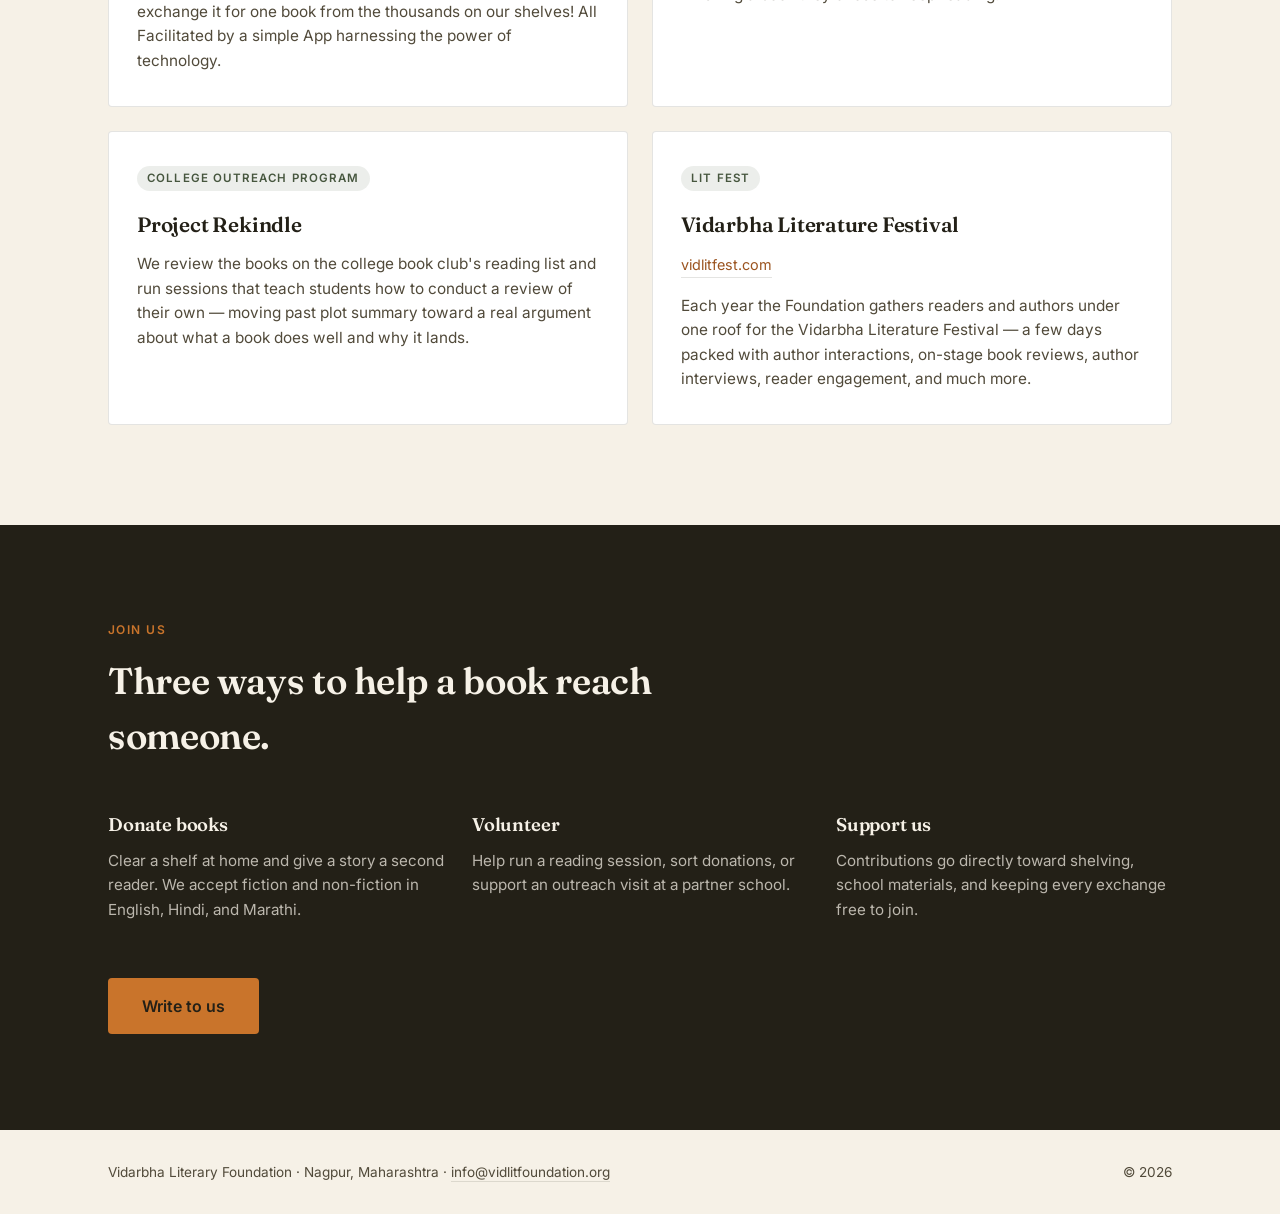
==== commit 038e1203: "Some word changes" ====
--- a/index.html
+++ b/index.html
@@ -62,7 +62,7 @@
   <section id="programs" class="programs">
     <div class="wrap">
       <p class="eyebrow">What we run</p>
-      <h2>Four ways we put books in hands.</h2>
+      <h2>Four ways we encourage literary activities.</h2>
       <div class="program-grid">
         <article class="program-card">
           <div class="program-mark">Book Exchange Program</div>
@@ -93,7 +93,7 @@
   <section id="involve" class="involve">
     <div class="wrap involve-inner">
       <p class="eyebrow">Join us</p>
-      <h2>Three ways to help a shelf reach someone.</h2>
+      <h2>Three ways to help a book reach someone.</h2>
       <div class="involve-grid">
         <div class="involve-item">
           <h3>Donate books</h3>
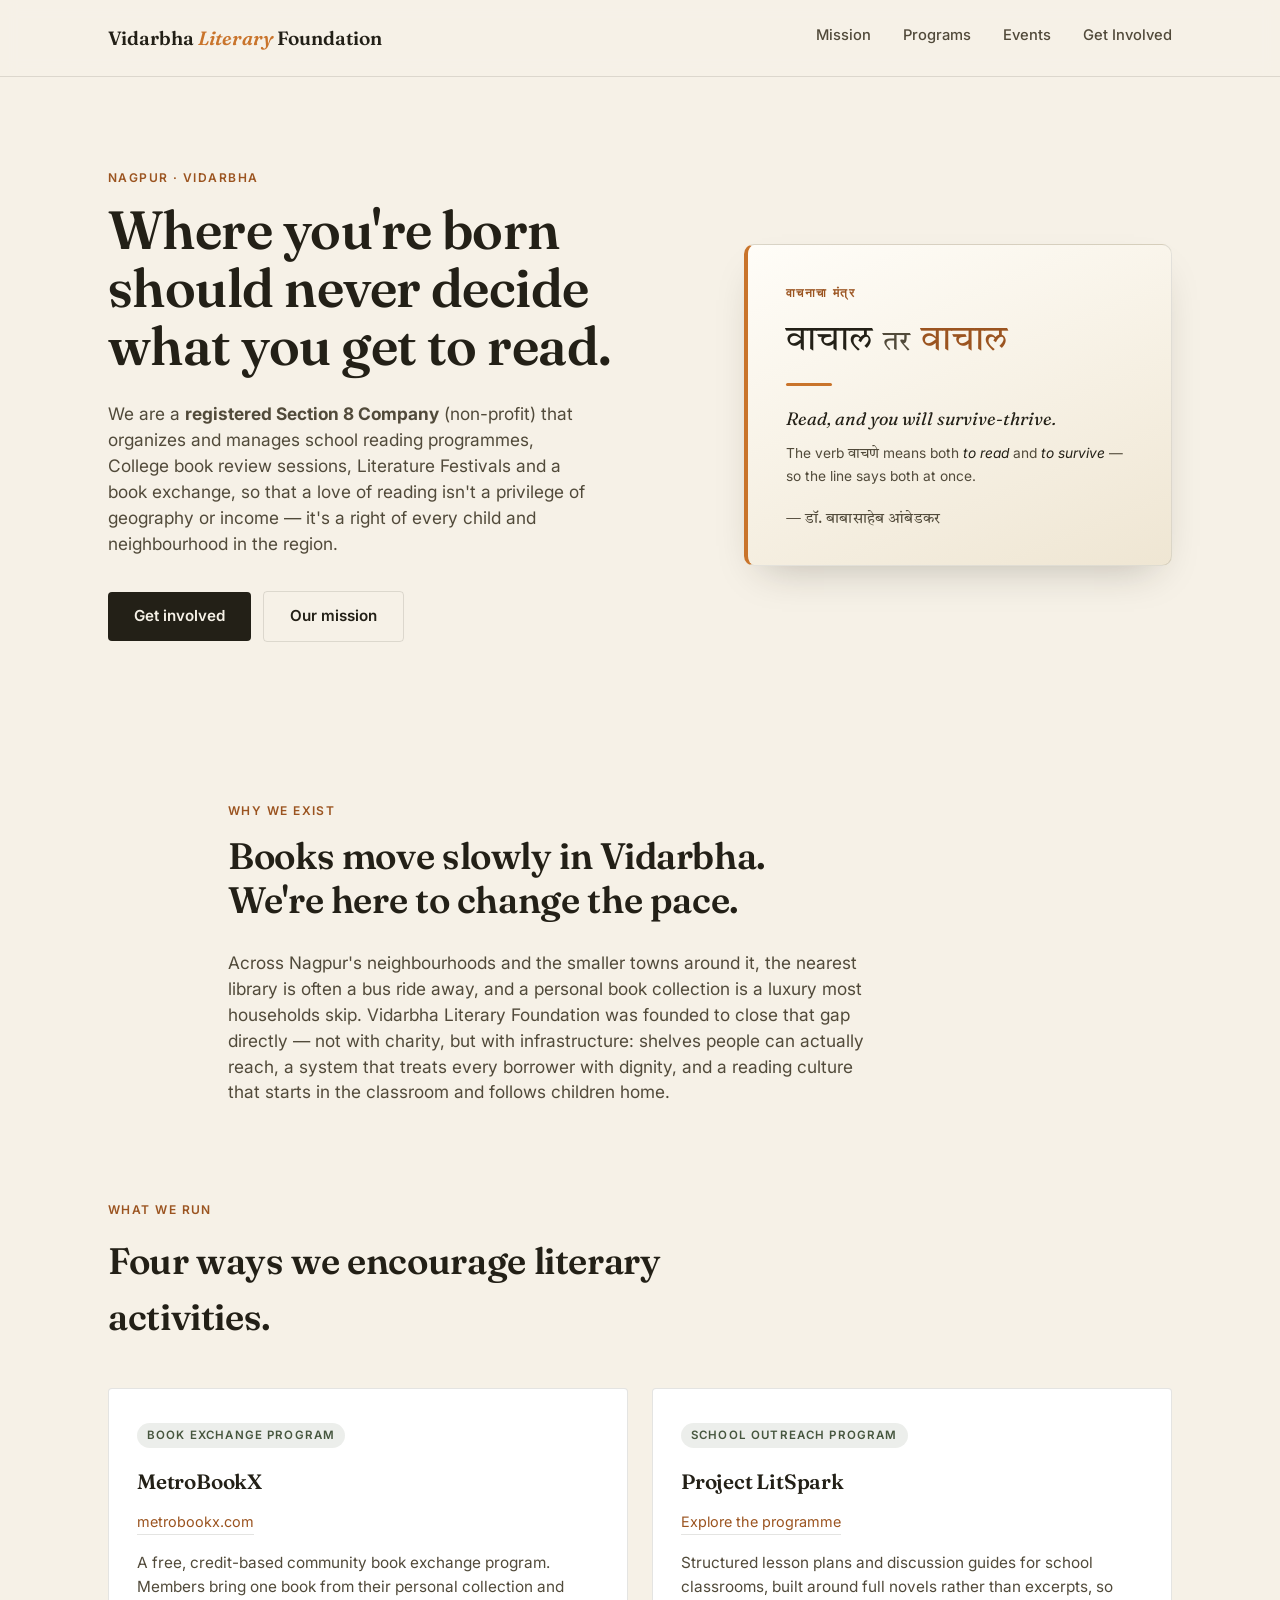
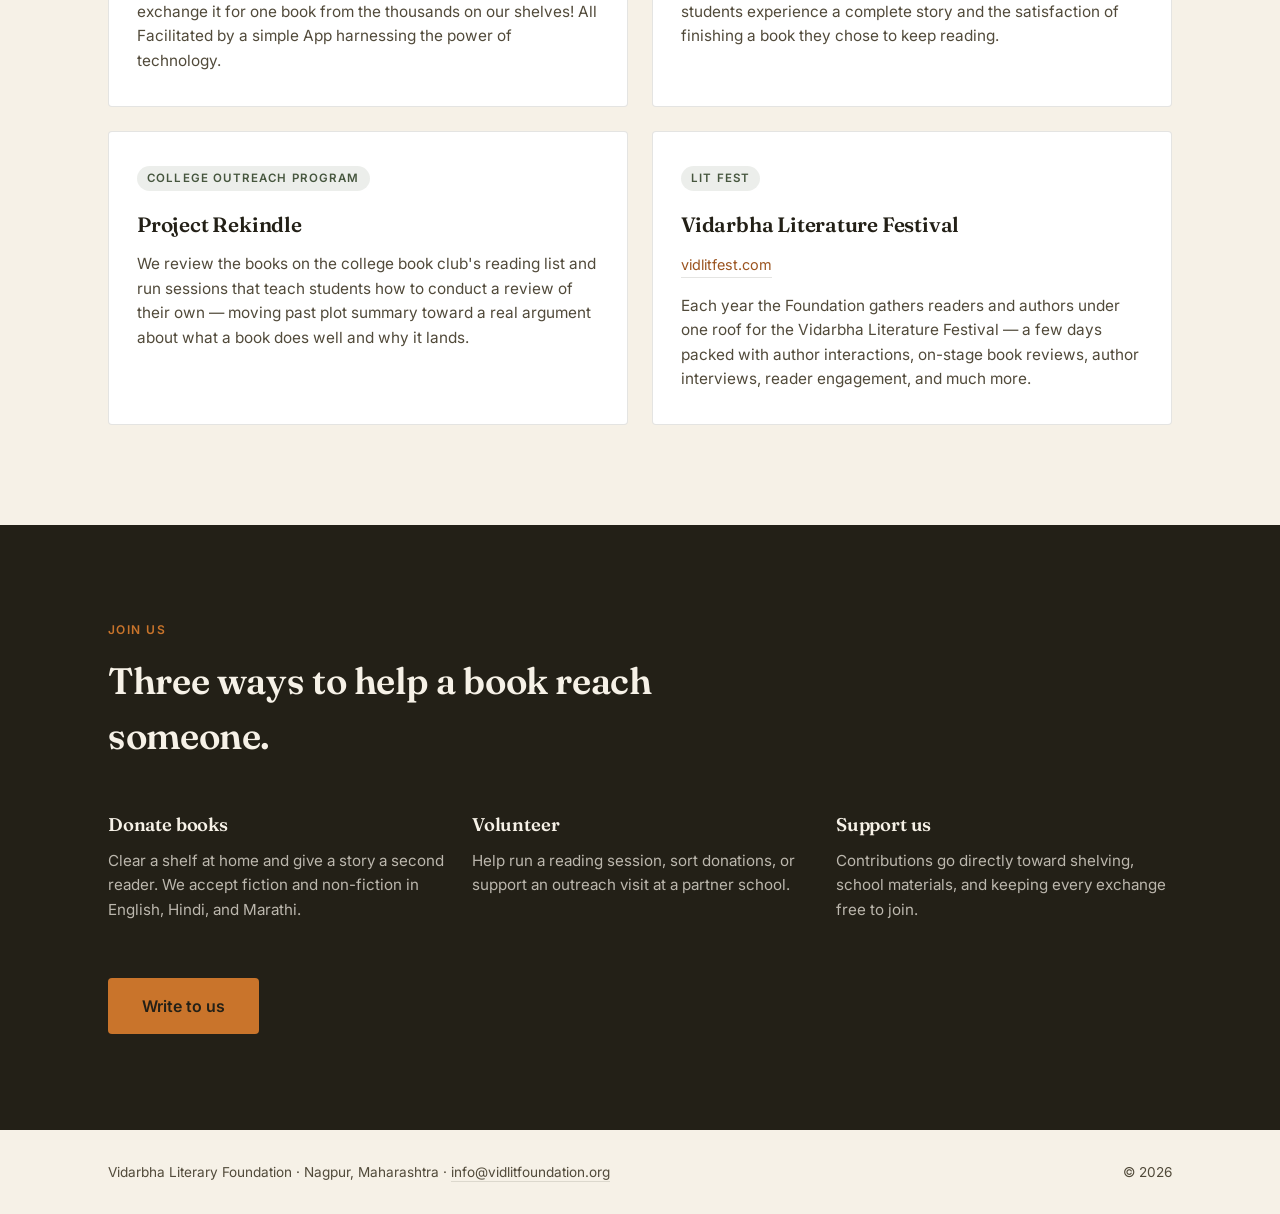
==== commit 71e0739f: "Add Events link to site navigation" ====
--- a/index.html
+++ b/index.html
@@ -18,6 +18,7 @@
     <nav class="nav">
       <a href="#mission">Mission</a>
       <a href="#programs">Programs</a>
+      <a href="events.html">Events</a>
       <a href="#involve">Get Involved</a>
     </nav>
   </div>
@@ -73,6 +74,7 @@
         <article class="program-card">
           <div class="program-mark">School Outreach Program</div>
           <h3>Project LitSpark</h3>
+          <a class="program-link" href="litspark.html">Explore the programme</a>
           <p>Structured lesson plans and discussion guides for school classrooms, built around full novels rather than excerpts, so students experience a complete story and the satisfaction of finishing a book they chose to keep reading.</p>
         </article>
         <article class="program-card">
--- a/styles.css
+++ b/styles.css
@@ -341,3 +341,304 @@
 @media (prefers-reduced-motion: reduce) {
   * { transition: none !important; animation: none !important; scroll-behavior: auto !important; }
 }
+
+/* ====== Sub-pages (LitSpark + book pages) ====== */
+.back-link {
+  display: inline-flex;
+  align-items: center;
+  gap: 8px;
+  font-family: var(--font-body);
+  font-size: 0.9rem;
+  font-weight: 500;
+  color: var(--ink-soft);
+  text-decoration: none;
+  transition: color 0.15s;
+}
+.back-link:hover { color: var(--marigold-deep); }
+.back-link span { font-size: 1.15em; line-height: 1; }
+
+/* LitSpark hero: text + poster */
+.litspark-hero { padding: 56px 0 40px; }
+.litspark-hero-inner {
+  display: grid;
+  grid-template-columns: 1.25fr 0.75fr;
+  gap: 56px;
+  align-items: center;
+  margin-top: 26px;
+}
+.litspark-hero h1 {
+  font-size: clamp(2.2rem, 4.2vw, 3.4rem);
+  line-height: 1.06;
+  margin-bottom: 8px;
+}
+.litspark-tagline {
+  font-family: var(--font-display);
+  font-style: italic;
+  font-size: 1.25rem;
+  color: var(--marigold-deep);
+  margin-bottom: 24px;
+}
+.litspark-poster { margin: 0; justify-self: center; }
+.litspark-poster img {
+  display: block;
+  width: 100%;
+  max-width: 300px;
+  height: auto;
+  border-radius: 10px;
+  box-shadow: 0 18px 40px -18px rgba(35,32,23,0.4);
+}
+
+/* Prose blocks */
+.prose { max-width: 680px; }
+.prose p {
+  font-size: 1.05rem;
+  color: var(--ink-soft);
+  margin-bottom: 20px;
+}
+.prose p:last-child { margin-bottom: 0; }
+.prose a {
+  color: var(--marigold-deep);
+  text-decoration: none;
+  border-bottom: 1px solid var(--rule);
+  transition: border-color 0.15s, color 0.15s;
+}
+.prose a:hover { color: var(--ink); border-color: var(--marigold); }
+
+/* Callout */
+.callout {
+  background: rgba(70, 86, 62, 0.08);
+  border-left: 4px solid var(--moss);
+  border-radius: var(--radius);
+  padding: 18px 22px;
+  margin: 8px 0 0;
+  font-size: 0.98rem;
+  color: var(--ink-soft);
+  max-width: 640px;
+}
+
+/* Book picks on LitSpark page */
+.book-picks { padding: 24px 0 100px; }
+.book-picks .picks-note { color: var(--ink-soft); margin: 6px 0 32px; max-width: 560px; }
+.picks-grid {
+  display: grid;
+  grid-template-columns: repeat(2, minmax(0, 1fr));
+  gap: 32px;
+  max-width: 620px;
+}
+.cover-card {
+  display: block;
+  text-decoration: none;
+  color: inherit;
+  background: #fff;
+  border: 1px solid var(--rule);
+  border-radius: 10px;
+  padding: 26px 24px;
+  text-align: center;
+  transition: transform 0.18s ease, box-shadow 0.18s ease, border-color 0.18s ease;
+}
+.cover-card:hover {
+  transform: translateY(-4px);
+  box-shadow: 0 20px 40px -20px rgba(35,32,23,0.32);
+  border-color: var(--marigold);
+}
+.cover-card img {
+  display: block;
+  width: 100%;
+  max-width: 190px;
+  height: auto;
+  margin: 0 auto 18px;
+  border-radius: 4px;
+  box-shadow: 0 12px 26px -12px rgba(35,32,23,0.45);
+}
+.cover-card h3 { font-size: 1.12rem; margin-bottom: 6px; }
+.cover-card .cover-cta {
+  font-family: var(--font-body);
+  font-size: 0.82rem;
+  font-weight: 600;
+  letter-spacing: 0.02em;
+  color: var(--marigold-deep);
+}
+
+/* Book detail hero */
+.book-hero { padding: 44px 0 56px; }
+.book-hero-inner {
+  display: grid;
+  grid-template-columns: 300px 1fr;
+  gap: 56px;
+  align-items: start;
+  margin-top: 26px;
+}
+.book-cover-figure { margin: 0; position: sticky; top: 100px; }
+.book-cover-figure img {
+  display: block;
+  width: 100%;
+  height: auto;
+  border-radius: 6px;
+  box-shadow: 0 22px 44px -20px rgba(35,32,23,0.5);
+}
+.book-hero-text h1 { font-size: clamp(2rem, 3.6vw, 2.8rem); margin-bottom: 4px; }
+.book-byline {
+  font-family: var(--font-display);
+  font-style: italic;
+  font-size: 1.15rem;
+  color: var(--marigold-deep);
+  margin-bottom: 22px;
+}
+
+/* Resource sections */
+.resources { padding: 0 0 100px; }
+.resource-group { margin-bottom: 46px; }
+.resource-group:last-child { margin-bottom: 0; }
+.resource-group h2 { font-size: 1.4rem; margin-bottom: 6px; }
+.resource-group .group-sub { font-size: 0.95rem; color: var(--ink-soft); margin-bottom: 20px; max-width: 620px; }
+.resource-list {
+  list-style: none;
+  margin: 0;
+  padding: 0;
+  display: grid;
+  grid-template-columns: repeat(2, minmax(0, 1fr));
+  gap: 14px 36px;
+}
+.resource-list li { border-bottom: 1px solid var(--rule); padding-bottom: 13px; }
+.resource-list a {
+  display: block;
+  text-decoration: none;
+  color: var(--ink);
+  font-weight: 600;
+  font-size: 0.98rem;
+  transition: color 0.15s;
+}
+.resource-list a:hover { color: var(--marigold-deep); }
+.resource-list .r-desc {
+  display: block;
+  font-family: var(--font-body);
+  font-size: 0.85rem;
+  font-weight: 400;
+  color: var(--ink-soft);
+  margin-top: 3px;
+}
+
+/* Sub-page responsive */
+@media (max-width: 860px) {
+  .litspark-hero-inner { grid-template-columns: 1fr; gap: 34px; }
+  .litspark-poster { order: -1; justify-self: start; }
+  .book-hero-inner { grid-template-columns: 1fr; gap: 30px; max-width: 440px; }
+  .book-cover-figure { position: static; max-width: 260px; }
+  .resource-list { grid-template-columns: 1fr; }
+}
+@media (max-width: 480px) {
+  .picks-grid { grid-template-columns: 1fr; max-width: 260px; }
+}
+/* ====== Events / Registration page ====== */
+.event-hero { padding: 40px 0 56px; }
+.event-hero-inner {
+  display: grid;
+  grid-template-columns: 0.9fr 1.1fr;
+  gap: 52px;
+  align-items: center;
+  margin-top: 26px;
+}
+.event-poster { margin: 0; justify-self: center; }
+.event-poster img {
+  display: block;
+  width: 100%;
+  max-width: 440px;
+  height: auto;
+  border-radius: 10px;
+  box-shadow: 0 20px 44px -18px rgba(35,32,23,0.42);
+}
+.event-detail h1 {
+  font-size: clamp(2rem, 3.6vw, 2.9rem);
+  line-height: 1.08;
+  margin-bottom: 8px;
+}
+.event-tagline {
+  font-family: var(--font-display);
+  font-style: italic;
+  font-size: 1.2rem;
+  color: var(--marigold-deep);
+  margin-bottom: 26px;
+}
+.event-facts {
+  list-style: none;
+  margin: 0 0 24px;
+  padding: 0;
+  border-top: 1px solid var(--rule);
+}
+.event-facts li {
+  display: flex;
+  gap: 18px;
+  padding: 13px 0;
+  border-bottom: 1px solid var(--rule);
+}
+.ef-label {
+  flex: 0 0 68px;
+  font-family: var(--font-body);
+  font-size: 0.72rem;
+  font-weight: 600;
+  text-transform: uppercase;
+  letter-spacing: 0.1em;
+  color: var(--marigold-deep);
+  padding-top: 3px;
+}
+.ef-value {
+  font-size: 1.02rem;
+  color: var(--ink);
+}
+.event-blurb {
+  font-size: 1.05rem;
+  color: var(--ink-soft);
+  max-width: 520px;
+  margin-bottom: 28px;
+}
+
+/* Registration form section */
+.event-register {
+  background: var(--paper-warm);
+  padding: 72px 0 84px;
+  border-top: 1px solid var(--rule);
+}
+.event-register h2 {
+  font-size: clamp(1.7rem, 3vw, 2.3rem);
+  margin-bottom: 14px;
+}
+.register-note {
+  font-size: 1.05rem;
+  color: var(--ink-soft);
+  max-width: 560px;
+  margin-bottom: 32px;
+}
+.form-embed {
+  background: #fff;
+  border: 1px solid var(--rule);
+  border-radius: 10px;
+  padding: 10px;
+  box-shadow: 0 18px 40px -22px rgba(35,32,23,0.28);
+  max-width: 720px;
+}
+.form-embed iframe {
+  display: block;
+  width: 100%;
+  border: 0;
+  border-radius: 6px;
+}
+.form-fallback {
+  margin-top: 18px;
+  font-size: 0.92rem;
+  color: var(--ink-soft);
+}
+.form-fallback a {
+  color: var(--marigold-deep);
+  text-decoration: none;
+  border-bottom: 1px solid var(--rule);
+  transition: color 0.15s, border-color 0.15s;
+}
+.form-fallback a:hover { color: var(--ink); border-color: var(--marigold); }
+
+/* Events page responsive */
+@media (max-width: 860px) {
+  .event-hero-inner { grid-template-columns: 1fr; gap: 32px; }
+  .event-poster { order: -1; justify-self: start; }
+  .event-poster img { max-width: 100%; }
+}
+
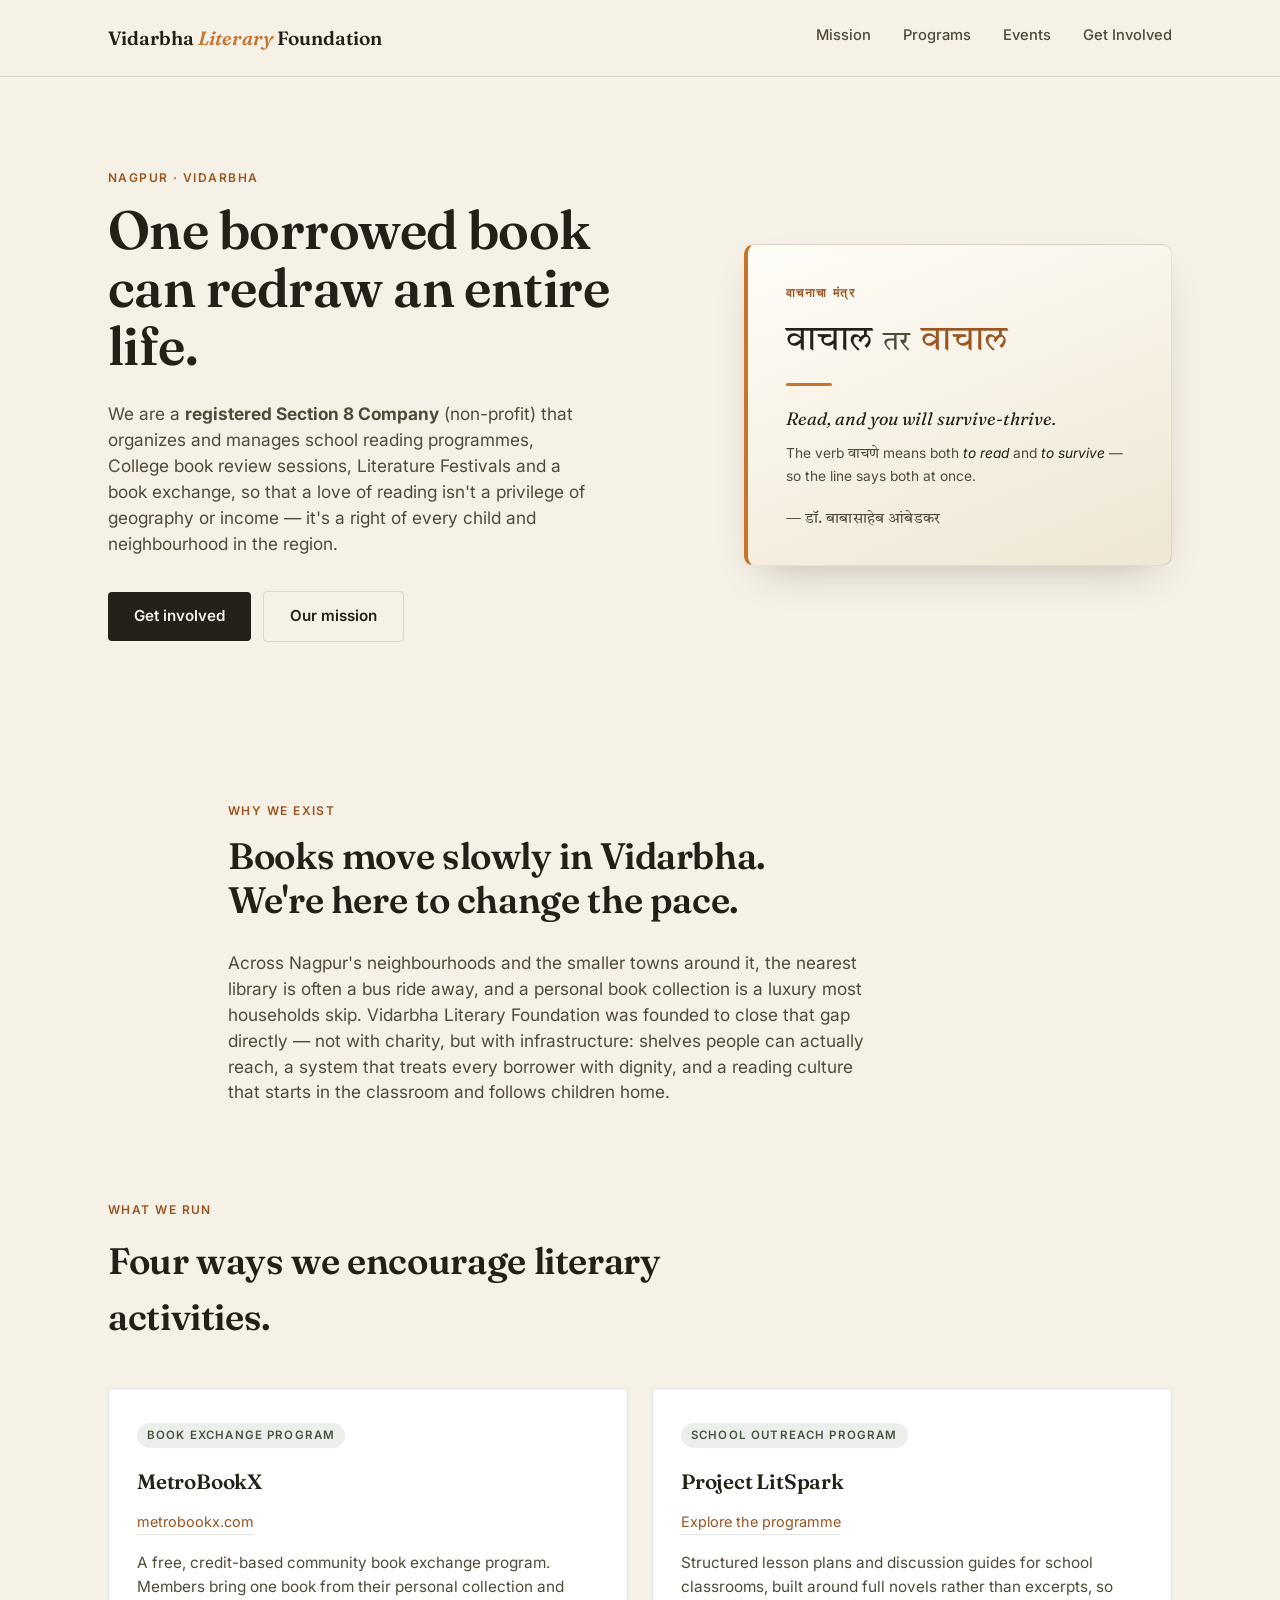
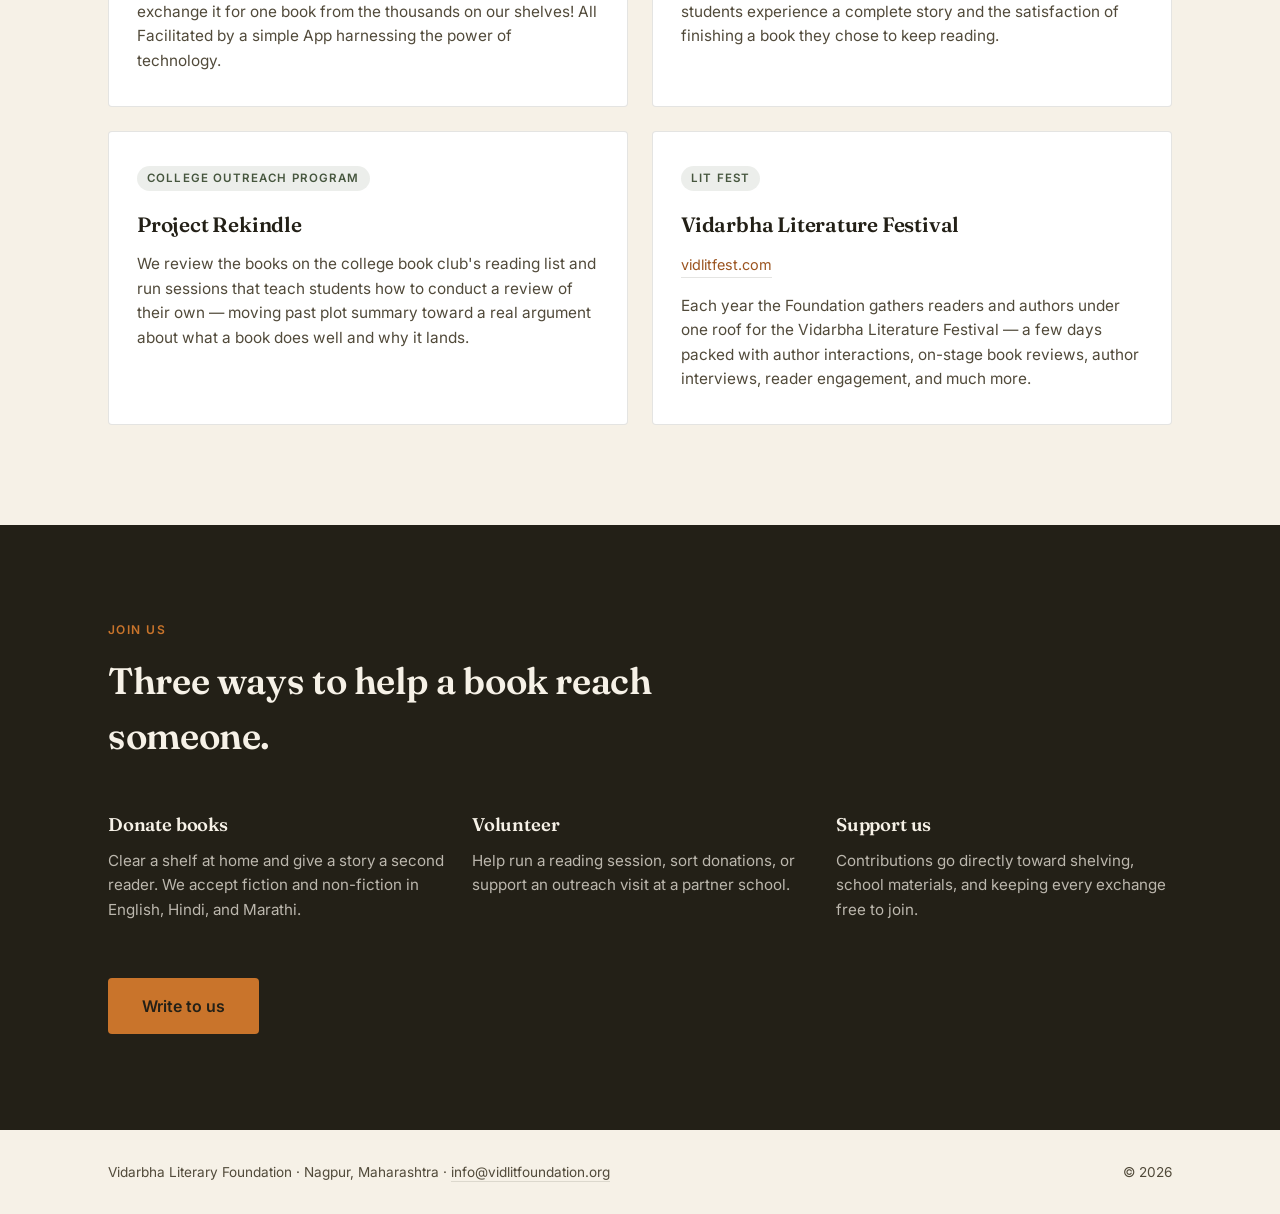
==== commit a2926d15: "Add mobile hamburger menu across all pages; add Events link to sub-page navs" ====
--- a/index.html
+++ b/index.html
@@ -21,6 +21,9 @@
       <a href="events.html">Events</a>
       <a href="#involve">Get Involved</a>
     </nav>
+    <button class="nav-toggle" aria-label="Open menu" aria-expanded="false">
+      <span></span><span></span><span></span>
+    </button>
   </div>
 </header>
 
@@ -168,6 +171,24 @@
 
   // Footer year
   document.getElementById('year').textContent = new Date().getFullYear();
+
+  // Mobile menu toggle
+  (function () {
+    var toggle = document.querySelector('.nav-toggle');
+    var nav = document.querySelector('.nav');
+    if (toggle && nav) {
+      toggle.addEventListener('click', function () {
+        var isOpen = nav.classList.toggle('open');
+        toggle.setAttribute('aria-expanded', isOpen ? 'true' : 'false');
+      });
+      nav.querySelectorAll('a').forEach(function (link) {
+        link.addEventListener('click', function () {
+          nav.classList.remove('open');
+          toggle.setAttribute('aria-expanded', 'false');
+        });
+      });
+    }
+  })();
 </script>
 </body>
 </html>
--- a/styles.css
+++ b/styles.css
@@ -120,6 +120,28 @@
 }
 .nav a:hover { color: var(--ink); border-color: var(--marigold); }
 
+/* Mobile menu button (hamburger) — hidden on desktop, shown on small screens */
+.nav-toggle {
+  display: none;
+  flex-direction: column;
+  justify-content: center;
+  gap: 5px;
+  width: 44px;
+  height: 44px;
+  padding: 0;
+  background: transparent;
+  border: 0;
+  cursor: pointer;
+}
+.nav-toggle span {
+  display: block;
+  width: 24px;
+  height: 2px;
+  margin: 0 auto;
+  background: var(--ink);
+  border-radius: 2px;
+}
+
 /* ====== Hero ====== */
 .hero { padding: 92px 0 64px; }
 .hero-inner {
@@ -334,7 +356,22 @@
   .hero-quote { margin-top: 8px; padding: 32px 28px 28px; }
   .program-grid { grid-template-columns: 1fr; }
   .involve-grid { grid-template-columns: 1fr; gap: 32px; }
-  .nav { display: none; }
+  .nav-toggle { display: flex; }
+  .nav {
+    display: none;
+    position: absolute;
+    top: 100%;
+    left: 0;
+    right: 0;
+    flex-direction: column;
+    gap: 0;
+    background: var(--paper);
+    border-bottom: 1px solid var(--rule);
+    box-shadow: 0 10px 20px -12px rgba(35, 32, 23, 0.25);
+    padding: 8px 28px 14px;
+  }
+  .nav.open { display: flex; }
+  .nav a { padding: 12px 0; }
   .footer-inner { flex-direction: column; gap: 6px; }
 }
 
@@ -529,116 +566,3 @@
 @media (max-width: 480px) {
   .picks-grid { grid-template-columns: 1fr; max-width: 260px; }
 }
-/* ====== Events / Registration page ====== */
-.event-hero { padding: 40px 0 56px; }
-.event-hero-inner {
-  display: grid;
-  grid-template-columns: 0.9fr 1.1fr;
-  gap: 52px;
-  align-items: center;
-  margin-top: 26px;
-}
-.event-poster { margin: 0; justify-self: center; }
-.event-poster img {
-  display: block;
-  width: 100%;
-  max-width: 440px;
-  height: auto;
-  border-radius: 10px;
-  box-shadow: 0 20px 44px -18px rgba(35,32,23,0.42);
-}
-.event-detail h1 {
-  font-size: clamp(2rem, 3.6vw, 2.9rem);
-  line-height: 1.08;
-  margin-bottom: 8px;
-}
-.event-tagline {
-  font-family: var(--font-display);
-  font-style: italic;
-  font-size: 1.2rem;
-  color: var(--marigold-deep);
-  margin-bottom: 26px;
-}
-.event-facts {
-  list-style: none;
-  margin: 0 0 24px;
-  padding: 0;
-  border-top: 1px solid var(--rule);
-}
-.event-facts li {
-  display: flex;
-  gap: 18px;
-  padding: 13px 0;
-  border-bottom: 1px solid var(--rule);
-}
-.ef-label {
-  flex: 0 0 68px;
-  font-family: var(--font-body);
-  font-size: 0.72rem;
-  font-weight: 600;
-  text-transform: uppercase;
-  letter-spacing: 0.1em;
-  color: var(--marigold-deep);
-  padding-top: 3px;
-}
-.ef-value {
-  font-size: 1.02rem;
-  color: var(--ink);
-}
-.event-blurb {
-  font-size: 1.05rem;
-  color: var(--ink-soft);
-  max-width: 520px;
-  margin-bottom: 28px;
-}
-
-/* Registration form section */
-.event-register {
-  background: var(--paper-warm);
-  padding: 72px 0 84px;
-  border-top: 1px solid var(--rule);
-}
-.event-register h2 {
-  font-size: clamp(1.7rem, 3vw, 2.3rem);
-  margin-bottom: 14px;
-}
-.register-note {
-  font-size: 1.05rem;
-  color: var(--ink-soft);
-  max-width: 560px;
-  margin-bottom: 32px;
-}
-.form-embed {
-  background: #fff;
-  border: 1px solid var(--rule);
-  border-radius: 10px;
-  padding: 10px;
-  box-shadow: 0 18px 40px -22px rgba(35,32,23,0.28);
-  max-width: 720px;
-}
-.form-embed iframe {
-  display: block;
-  width: 100%;
-  border: 0;
-  border-radius: 6px;
-}
-.form-fallback {
-  margin-top: 18px;
-  font-size: 0.92rem;
-  color: var(--ink-soft);
-}
-.form-fallback a {
-  color: var(--marigold-deep);
-  text-decoration: none;
-  border-bottom: 1px solid var(--rule);
-  transition: color 0.15s, border-color 0.15s;
-}
-.form-fallback a:hover { color: var(--ink); border-color: var(--marigold); }
-
-/* Events page responsive */
-@media (max-width: 860px) {
-  .event-hero-inner { grid-template-columns: 1fr; gap: 32px; }
-  .event-poster { order: -1; justify-self: start; }
-  .event-poster img { max-width: 100%; }
-}
-
